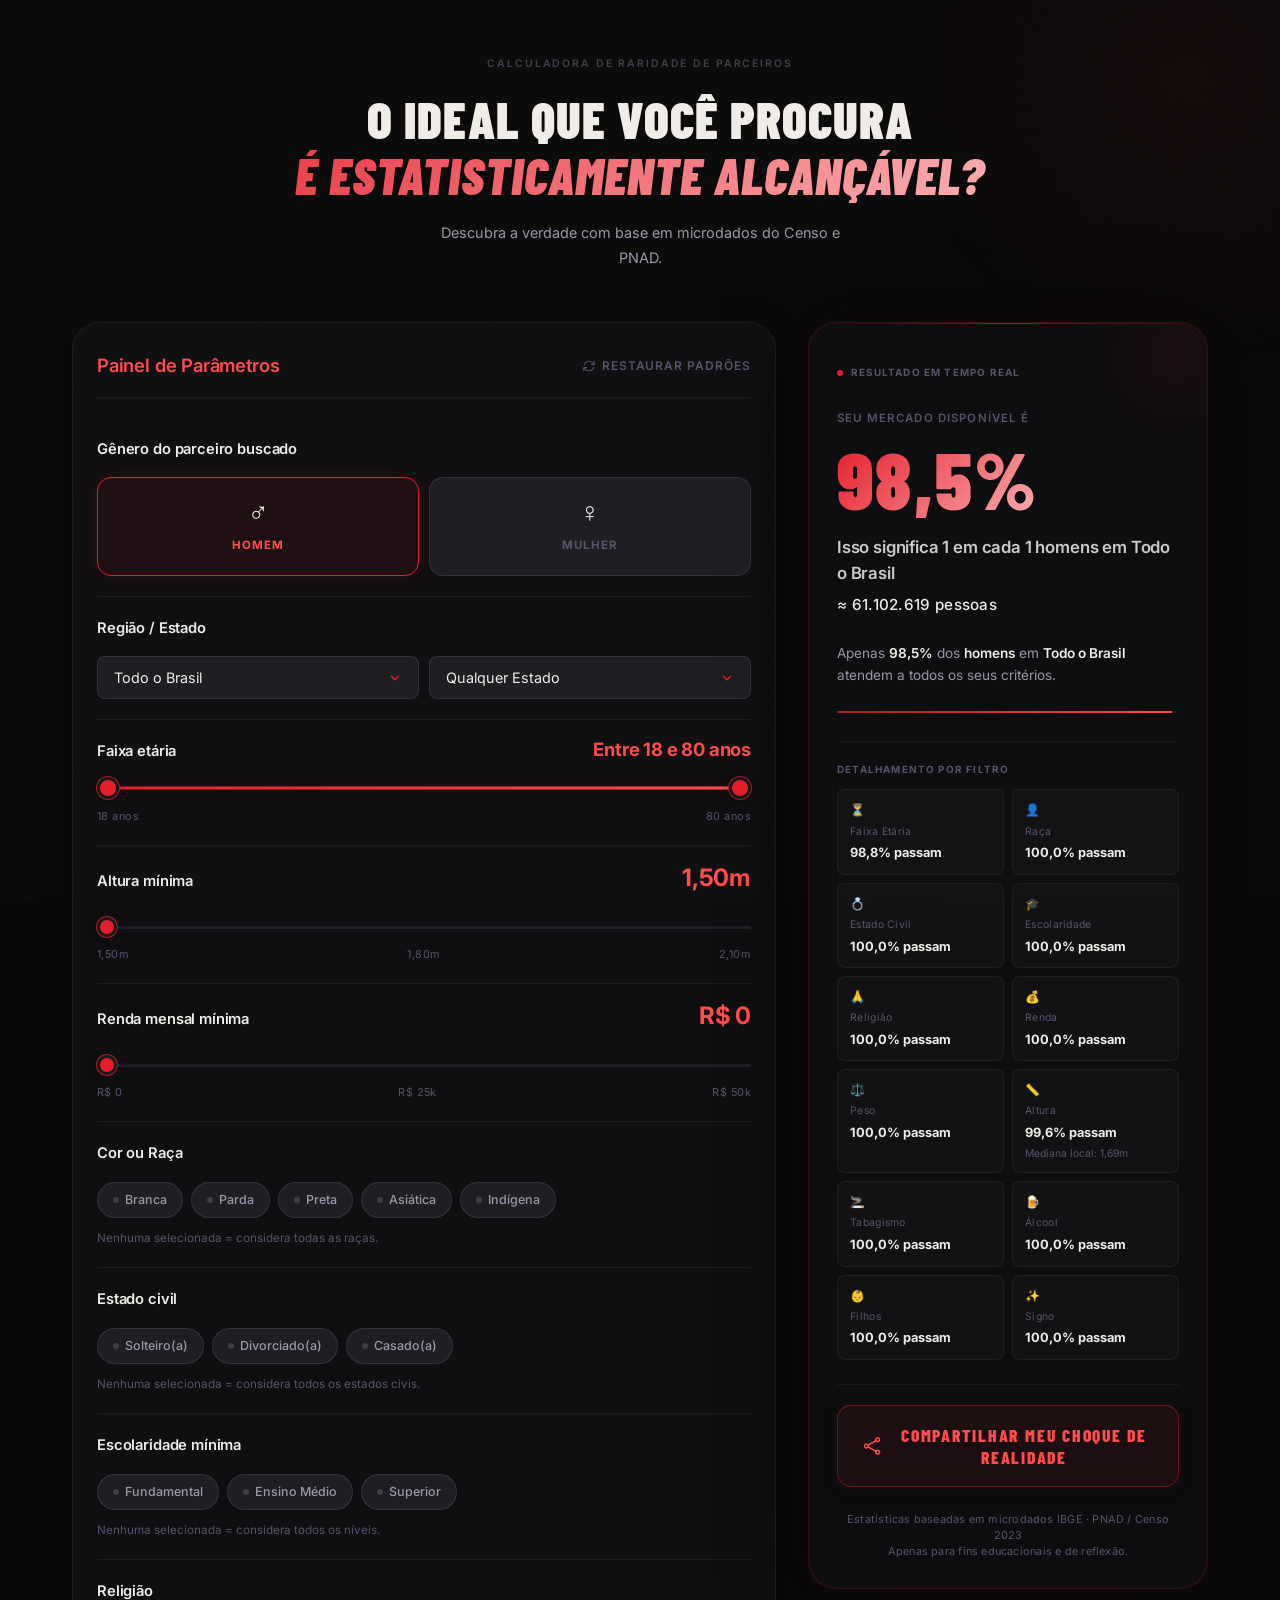
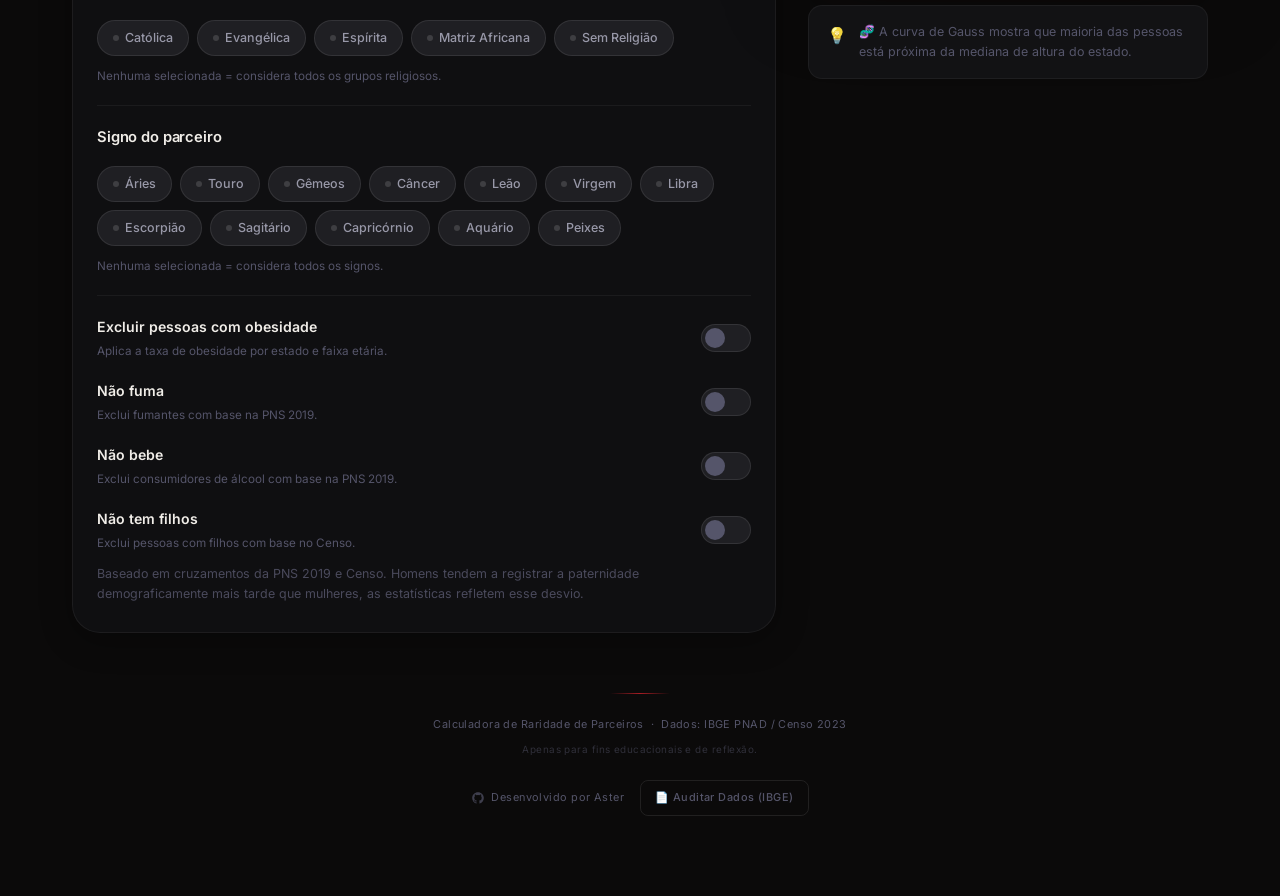
==== index.html @ a414e147 "feat: implement modularized UI logic and update share card template with enhanced diagnosis details" ====
<!DOCTYPE html>
<html lang="pt-BR">
<head>
  <meta charset="UTF-8" />
  <meta name="viewport" content="width=device-width, initial-scale=1.0" />
  <title>Calculadora de Raridade de Parceiros · Dados Reais IBGE</title>
  <meta name="description" content="Descubra qual é o tamanho real do seu mercado de relacionamentos com base em microdados reais do IBGE. Estatística aplicada, não palpite." />
  <link rel="preconnect" href="https://fonts.googleapis.com" />
  <link rel="preconnect" href="https://fonts.gstatic.com" crossorigin />
  <link href="https://fonts.googleapis.com/css2?family=Barlow+Condensed:wght@600;700;800;900&family=Inter:wght@400;500;600;700;800&display=swap" rel="stylesheet" />
  <link rel="stylesheet" href="./css/style.css" />
</head>

<body>

  <!-- ═══ LOADING OVERLAY ════════════════════════════════════════════ -->
  <div id="loading-overlay">
    <div class="loading-inner">
      <div class="loading-spinner"></div>
      <p class="loading-title">Carregando bases do IBGE</p>
      <p class="loading-sub">Aguarde enquanto os dados são preparados…</p>
    </div>
  </div>

  <!-- ═══ PÁGINA PRINCIPAL ════════════════════════════════════════════ -->
  <div class="page-wrapper">

    <!-- HEADER -->
    <header class="site-header anim-fade-up" style="animation-delay:0s">
      <p class="header-supertitle">
        Calculadora de Raridade de Parceiros
      </p>
      <h1 class="header-title">
        O ideal que você procura
        <em>é estatisticamente alcançável?</em>
      </h1>
      <p class="header-sub">
        Descubra a verdade com base em microdados do Censo e PNAD.
      </p>
    </header>

    <!-- GRID: FORM | RESULT -->
    <div class="main-grid">

      <!-- ╔══════════════╗ -->
      <!-- ║    FUNIL     ║ -->
      <!-- ╚══════════════╝ -->
      <form id="filtros-form" class="form-col dashboard-card anim-fade-up" autocomplete="off">
        
        <div class="form-header">
          <h2 class="form-title">Painel de Parâmetros</h2>
          <button type="button" id="btn-reset" class="btn-reset">
            <svg xmlns="http://www.w3.org/2000/svg" fill="none" viewBox="0 0 24 24" stroke-width="1.8" stroke="currentColor">
              <path stroke-linecap="round" stroke-linejoin="round" d="M16.023 9.348h4.992v-.001M2.985 19.644v-4.992m0 0h4.992m-4.993 0l3.181 3.183a8.25 8.25 0 0013.803-3.7M4.031 9.865a8.25 8.25 0 0113.803-3.7l3.181 3.182m0-4.991v4.99" />
            </svg>
            Restaurar Padrões
          </button>
        </div>

        <div class="filters-container">
          <!-- 1 · Gênero -->
          <div class="filter-group">
            <p class="card-label">Gênero do parceiro buscado</p>
            <div class="gender-row">
              <label class="gender-option">
                <input type="radio" name="genero" id="genero-homem" value="Masculino" checked />
                <div class="gender-pill">
                  <span class="gender-icon">♂</span>
                  <span class="gender-text">Homem</span>
                </div>
              </label>
              <label class="gender-option">
                <input type="radio" name="genero" id="genero-mulher" value="Feminino" />
                <div class="gender-pill">
                  <span class="gender-icon">♀</span>
                  <span class="gender-text">Mulher</span>
                </div>
              </label>
            </div>
          </div>

          <!-- 2 · Região / Estado -->
          <div class="filter-group">
            <p class="card-label">Região / Estado</p>
            <div style="display:grid; grid-template-columns:1fr 1fr; gap:10px;">
              <select id="regiao" class="styled-select">
                <option value="BR" selected>Todo o Brasil</option>
                <option value="REG_N">Norte</option>
                <option value="REG_NE">Nordeste</option>
                <option value="REG_CO">Centro-Oeste</option>
                <option value="REG_SE">Sudeste</option>
                <option value="REG_S">Sul</option>
              </select>
              <select id="estado" class="styled-select">
                <option value="ALL">Qualquer Estado</option>
              </select>
            </div>
          </div>

          <!-- 3 · Faixa Etária -->
          <div class="filter-group">
            <div class="slider-header" style="margin-bottom: 2px;">
              <p class="card-label" style="margin-bottom:0">Faixa etária</p>
              <span class="slider-value" id="idade-range-text" style="font-size: 1.15rem;">Entre 18 e 80 anos</span>
            </div>
            
            <div class="dual-slider-container">
              <div class="dual-slider-track"></div>
              <div class="dual-slider-fill" id="idade-fill"></div>
              <input type="range" id="idade-min" class="dual-range" min="18" max="80" value="18" step="1" />
              <input type="range" id="idade-max" class="dual-range" min="18" max="80" value="80" step="1" />
            </div>
            
            <div class="slider-labels" style="margin-top: 10px;">
              <span>18 anos</span>
              <span>80 anos</span>
            </div>
          </div>

          <!-- 4 · Altura -->
          <div class="filter-group">
            <div class="slider-header">
              <p class="card-label" style="margin-bottom:0">Altura mínima</p>
              <span class="slider-value" id="altura-display">1,50m</span>
            </div>
            <input type="range" id="altura-slider" class="styled-range" min="150" max="210" value="150" step="1" />
            <div class="slider-labels">
              <span>1,50m</span>
              <span>1,80m</span>
              <span>2,10m</span>
            </div>
          </div>

          <!-- 5 · Renda -->
          <div class="filter-group">
            <div class="slider-header">
              <p class="card-label" style="margin-bottom:0">Renda mensal mínima</p>
              <span class="slider-value" id="renda-display">R$ 0</span>
            </div>
            <input type="range" id="renda-slider" class="styled-range" min="0" max="50000" value="0" step="500" />
            <div class="slider-labels">
              <span>R$ 0</span>
              <span>R$ 25k</span>
              <span>R$ 50k</span>
            </div>
          </div>

          <!-- 6 · Cor ou Raça -->
          <div class="filter-group">
            <p class="card-label">Cor ou Raça</p>
            <div class="pills-group">
              <label class="pill-option">
                <input type="checkbox" name="raca" id="raca-branca" value="Branca" />
                <span class="pill-chip"><span class="pill-check"></span>Branca</span>
              </label>
              <label class="pill-option">
                <input type="checkbox" name="raca" id="raca-parda" value="Parda" />
                <span class="pill-chip"><span class="pill-check"></span>Parda</span>
              </label>
              <label class="pill-option">
                <input type="checkbox" name="raca" id="raca-preta" value="Preta" />
                <span class="pill-chip"><span class="pill-check"></span>Preta</span>
              </label>
              <label class="pill-option">
                <input type="checkbox" name="raca" id="raca-asiatica" value="Amarela" />
                <span class="pill-chip"><span class="pill-check"></span>Asiática</span>
              </label>
              <label class="pill-option">
                <input type="checkbox" name="raca" id="raca-indigena" value="Indígena" />
                <span class="pill-chip"><span class="pill-check"></span>Indígena</span>
              </label>
            </div>
            <p class="card-hint">Nenhuma selecionada = considera todas as raças.</p>
          </div>

          <!-- 7 · Estado Civil -->
          <div class="filter-group">
            <p class="card-label">Estado civil</p>
            <div class="pills-group">
              <label class="pill-option">
                <input type="checkbox" name="estado_civil" id="ec-solteiro" value="Solteiro" />
                <span class="pill-chip"><span class="pill-check"></span>Solteiro(a)</span>
              </label>
              <label class="pill-option">
                <input type="checkbox" name="estado_civil" id="ec-divorciado" value="Divorciado" />
                <span class="pill-chip"><span class="pill-check"></span>Divorciado(a)</span>
              </label>
              <label class="pill-option">
                <input type="checkbox" name="estado_civil" id="ec-casado" value="Casado" />
                <span class="pill-chip"><span class="pill-check"></span>Casado(a)</span>
              </label>
            </div>
            <p class="card-hint">Nenhuma selecionada = considera todos os estados civis.</p>
          </div>

          <!-- 8 · Escolaridade -->
          <div class="filter-group">
            <p class="card-label">Escolaridade mínima</p>
            <div class="pills-group">
              <label class="pill-option">
                <input type="radio" name="escolaridade" id="esc-fundamental" value="fundamental" />
                <span class="pill-chip"><span class="pill-check"></span>Fundamental</span>
              </label>
              <label class="pill-option">
                <input type="radio" name="escolaridade" id="esc-medio" value="medio" />
                <span class="pill-chip"><span class="pill-check"></span>Ensino Médio</span>
              </label>
              <label class="pill-option">
                <input type="radio" name="escolaridade" id="esc-superior" value="superior" />
                <span class="pill-chip"><span class="pill-check"></span>Superior</span>
              </label>
            </div>
            <p class="card-hint">Nenhuma selecionada = considera todos os níveis.</p>
          </div>

          <!-- 9 · Religião -->
          <div class="filter-group">
            <p class="card-label">Religião</p>
            <div class="pills-group">
              <label class="pill-option">
                <input type="checkbox" name="religiao" id="rel-cat" value="Católica" />
                <span class="pill-chip"><span class="pill-check"></span>Católica</span>
              </label>
              <label class="pill-option">
                <input type="checkbox" name="religiao" id="rel-eva" value="Evangélica" />
                <span class="pill-chip"><span class="pill-check"></span>Evangélica</span>
              </label>
              <label class="pill-option">
                <input type="checkbox" name="religiao" id="rel-esp" value="Espírita" />
                <span class="pill-chip"><span class="pill-check"></span>Espírita</span>
              </label>
              <label class="pill-option">
                <input type="checkbox" name="religiao" id="rel-ma" value="Matriz Africana" />
                <span class="pill-chip"><span class="pill-check"></span>Matriz Africana</span>
              </label>
              <label class="pill-option">
                <input type="checkbox" name="religiao" id="rel-sr" value="Sem Religião" />
                <span class="pill-chip"><span class="pill-check"></span>Sem Religião</span>
              </label>
            </div>
            <p class="card-hint">Nenhuma selecionada = considera todos os grupos religiosos.</p>
          </div>

          <!-- 10 · Signo -->
          <div class="filter-group">
            <p class="card-label">Signo do parceiro</p>
            <div class="pills-group">
              <label class="pill-option">
                <input type="checkbox" name="signo" value="Áries" />
                <span class="pill-chip"><span class="pill-check"></span>Áries</span>
              </label>
              <label class="pill-option">
                <input type="checkbox" name="signo" value="Touro" />
                <span class="pill-chip"><span class="pill-check"></span>Touro</span>
              </label>
              <label class="pill-option">
                <input type="checkbox" name="signo" value="Gêmeos" />
                <span class="pill-chip"><span class="pill-check"></span>Gêmeos</span>
              </label>
              <label class="pill-option">
                <input type="checkbox" name="signo" value="Câncer" />
                <span class="pill-chip"><span class="pill-check"></span>Câncer</span>
              </label>
              <label class="pill-option">
                <input type="checkbox" name="signo" value="Leão" />
                <span class="pill-chip"><span class="pill-check"></span>Leão</span>
              </label>
              <label class="pill-option">
                <input type="checkbox" name="signo" value="Virgem" />
                <span class="pill-chip"><span class="pill-check"></span>Virgem</span>
              </label>
              <label class="pill-option">
                <input type="checkbox" name="signo" value="Libra" />
                <span class="pill-chip"><span class="pill-check"></span>Libra</span>
              </label>
              <label class="pill-option">
                <input type="checkbox" name="signo" value="Escorpião" />
                <span class="pill-chip"><span class="pill-check"></span>Escorpião</span>
              </label>
              <label class="pill-option">
                <input type="checkbox" name="signo" value="Sagitário" />
                <span class="pill-chip"><span class="pill-check"></span>Sagitário</span>
              </label>
              <label class="pill-option">
                <input type="checkbox" name="signo" value="Capricórnio" />
                <span class="pill-chip"><span class="pill-check"></span>Capricórnio</span>
              </label>
              <label class="pill-option">
                <input type="checkbox" name="signo" value="Aquário" />
                <span class="pill-chip"><span class="pill-check"></span>Aquário</span>
              </label>
              <label class="pill-option">
                <input type="checkbox" name="signo" value="Peixes" />
                <span class="pill-chip"><span class="pill-check"></span>Peixes</span>
              </label>
            </div>
            <p class="card-hint">Nenhuma selecionada = considera todos os signos.</p>
          </div>

          <!-- 10 · Filtros Opcionais -->
          <div class="filter-group no-border">
            <div class="toggle-row">
              <div class="toggle-info">
                <h3 class="toggle-title">Excluir pessoas com obesidade</h3>
                <p class="toggle-desc">Aplica a taxa de obesidade por estado e faixa etária.</p>
              </div>
              <div class="toggle-wrap">
                <input type="checkbox" id="excluir-obesidade" />
                <label class="toggle-track" for="excluir-obesidade"></label>
              </div>
            </div>
          </div>

          <!-- 11 · Filtros Comportamentais e Familiares -->
          <div class="filter-group no-border">
            <div class="toggle-row">
              <div class="toggle-info">
                <h3 class="toggle-title">Não fuma</h3>
                <p class="toggle-desc">Exclui fumantes com base na PNS 2019.</p>
              </div>
              <div class="toggle-wrap">
                <input type="checkbox" id="excluir-fumantes" />
                <label class="toggle-track" for="excluir-fumantes"></label>
              </div>
            </div>
          </div>

          <div class="filter-group no-border">
            <div class="toggle-row">
              <div class="toggle-info">
                <h3 class="toggle-title">Não bebe</h3>
                <p class="toggle-desc">Exclui consumidores de álcool com base na PNS 2019.</p>
              </div>
              <div class="toggle-wrap">
                <input type="checkbox" id="excluir-alcool" />
                <label class="toggle-track" for="excluir-alcool"></label>
              </div>
            </div>
          </div>

          <div class="filter-group no-border">
            <div class="toggle-row">
              <div class="toggle-info">
                <h3 class="toggle-title">Não tem filhos</h3>
                <p class="toggle-desc">Exclui pessoas com filhos com base no Censo.</p>
              </div>
              <div class="toggle-wrap">
                <input type="checkbox" id="excluir-filhos" />
                <label class="toggle-track" for="excluir-filhos"></label>
              </div>
            </div>
          </div>

          <p class="filter-info" style="font-size: 0.78rem; color: var(--text-muted); line-height: 1.6; margin-top: 12px; opacity: 0.85;">
            Baseado em cruzamentos da PNS 2019 e Censo. Homens tendem a registrar a paternidade demograficamente mais tarde que mulheres, as estatísticas refletem esse desvio.
          </p>
        </div>

      </form><!-- /form-col -->

      <!-- ╔══════════════════╗ -->
      <!-- ║    RESULTADO     ║ -->
      <!-- ╚══════════════════╝ -->
      <div class="result-col">

        <!-- Card de resultado principal -->
        <div id="result-card" class="anim-fade-up" style="animation-delay:0.3s">

          <p class="live-badge">
            <span class="live-dot"></span>
            Resultado em tempo real
          </p>

          <p class="result-overline">Seu mercado disponível é</p>

          <span id="big-percentage">—</span>

          <p id="proporcao-destaque" style="
            font-size: 1.05rem;
            font-weight: 600;
            color: var(--text-primary);
            margin-top: 4px;
            margin-bottom: 6px;
            letter-spacing: -0.01em;
            opacity: 0.85;
          ">1 em cada —</p>
          
          <p id="absolute-match" style="font-size: 0.95rem; color: var(--gold-base); margin-top: 0; margin-bottom: 24px; font-weight: 500; letter-spacing: 0.02em;">
            <!-- pop filled by JS -->
          </p>

          <p id="result-subtitle">
            Configure seus critérios e clique em <strong>Calcular</strong> para ver seu resultado.
          </p>

          <div class="progress-track">
            <div id="progress-fill" style="width:0%"></div>
          </div>

          <div class="result-divider"></div>

          <p class="breakdown-label">Detalhamento por filtro</p>

          <div class="breakdown-grid">
            <div class="breakdown-cell">
              <span class="bc-icon">⏳</span>
              <span class="bc-name">Faixa Etária</span>
              <span class="bc-value" id="bd-idade">—</span>
            </div>
            <div class="breakdown-cell">
              <span class="bc-icon">👤</span>
              <span class="bc-name">Raça</span>
              <span class="bc-value" id="bd-raca">—</span>
            </div>
            <div class="breakdown-cell">
              <span class="bc-icon">💍</span>
              <span class="bc-name">Estado Civil</span>
              <span class="bc-value" id="bd-civil">—</span>
            </div>
            <div class="breakdown-cell">
              <span class="bc-icon">🎓</span>
              <span class="bc-name">Escolaridade</span>
              <span class="bc-value" id="bd-esc">—</span>
            </div>
            <div class="breakdown-cell">
              <span class="bc-icon">🙏</span>
              <span class="bc-name">Religião</span>
              <span class="bc-value" id="bd-rel">—</span>
            </div>
            <div class="breakdown-cell">
              <span class="bc-icon">💰</span>
              <span class="bc-name">Renda</span>
              <span class="bc-value" id="bd-renda">—</span>
            </div>
            <div class="breakdown-cell">
              <span class="bc-icon">⚖️</span>
              <span class="bc-name">Peso</span>
              <span class="bc-value" id="bd-obesity">Não filtrado</span>
            </div>
            <div class="breakdown-cell">
              <span class="bc-icon">📏</span>
              <span class="bc-name">Altura</span>
              <span class="bc-value" id="bd-altura">—</span>
              <span class="bc-extra" id="bd-altura-media"></span>
            </div>
            <div class="breakdown-cell">
              <span class="bc-icon">🚬</span>
              <span class="bc-name">Tabagismo</span>
              <span class="bc-value" id="bd-fumo">Não filtrado</span>
            </div>
            <div class="breakdown-cell">
              <span class="bc-icon">🍺</span>
              <span class="bc-name">Álcool</span>
              <span class="bc-value" id="bd-alcool">Não filtrado</span>
            </div>
            <div class="breakdown-cell">
              <span class="bc-icon">👶</span>
              <span class="bc-name">Filhos</span>
              <span class="bc-value" id="bd-filhos">Não filtrado</span>
            </div>
            <div class="breakdown-cell">
              <span class="bc-icon">✨</span>
              <span class="bc-name">Signo</span>
              <span class="bc-value" id="bd-signo">Não filtrado</span>
            </div>
          </div>

          <div class="result-divider"></div>

          <button id="share-btn" class="btn-share">
            <svg xmlns="http://www.w3.org/2000/svg" fill="none" viewBox="0 0 24 24" stroke-width="1.8" stroke="currentColor">
              <path stroke-linecap="round" stroke-linejoin="round" d="M7.217 10.907a2.25 2.25 0 1 0 0 2.186m0-2.186c.18.324.283.696.283 1.093s-.103.77-.283 1.093m0-2.186 9.566-5.314m-9.566 7.5 9.566 5.314m0 0a2.25 2.25 0 1 0 3.935 2.186 2.25 2.25 0 0 0-3.935-2.186Zm0-12.814a2.25 2.25 0 1 0 3.933-2.185 2.25 2.25 0 0 0-3.933 2.185Z" />
            </svg>
            Compartilhar meu choque de realidade
          </button>

          <p class="result-disclaimer">
            Estatísticas baseadas em microdados IBGE · PNAD / Censo 2023<br />
            Apenas para fins educacionais e de reflexão.
          </p>

        </div><!-- /#result-card -->

        <!-- Fun fact -->
        <div class="fun-fact-card anim-fade-up" style="animation-delay:0.4s">
          <span class="fun-fact-icon">💡</span>
          <p id="fun-fact">Configure seus filtros para ver insights estatísticos aqui.</p>
        </div>

      </div><!-- /result-col -->

    </div><!-- /main-grid -->

    <!-- FOOTER -->
    <footer class="site-footer">
      <div class="footer-rule"></div>
      <p class="footer-tagline">Calculadora de Raridade de Parceiros &nbsp;·&nbsp; Dados: IBGE PNAD / Censo 2023</p>
      <p class="footer-disclaimer">Apenas para fins educacionais e de reflexão.</p>
      <div class="footer-actions">
        <a href="https://github.com/zAstergun" class="footer-credit" target="_blank" rel="noopener">
          <svg xmlns="http://www.w3.org/2000/svg" viewBox="0 0 24 24" fill="currentColor" width="14" height="14" aria-hidden="true"><path d="M12 2C6.477 2 2 6.484 2 12.021c0 4.428 2.865 8.185 6.839 9.504.5.092.682-.217.682-.482 0-.237-.009-.868-.014-1.703-2.782.605-3.369-1.342-3.369-1.342-.454-1.154-1.11-1.462-1.11-1.462-.908-.62.069-.608.069-.608 1.004.07 1.532 1.032 1.532 1.032.892 1.53 2.341 1.088 2.91.832.092-.647.35-1.088.636-1.338-2.22-.253-4.555-1.113-4.555-4.951 0-1.093.39-1.988 1.029-2.688-.103-.253-.446-1.272.098-2.65 0 0 .84-.27 2.75 1.026A9.564 9.564 0 0 1 12 6.844a9.59 9.59 0 0 1 2.504.337c1.909-1.296 2.747-1.026 2.747-1.026.546 1.378.202 2.397.1 2.65.64.7 1.028 1.595 1.028 2.688 0 3.848-2.338 4.695-4.566 4.944.359.309.678.919.678 1.852 0 1.336-.012 2.415-.012 2.742 0 .267.18.578.688.48C19.138 20.2 22 16.447 22 12.021 22 6.484 17.523 2 12 2z"/></svg>
          Desenvolvido por Aster
        </a>
        <a href="dados.html" class="footer-audit-btn">
          📄 Auditar Dados (IBGE)
        </a>
      </div>
    </footer>

  </div><!-- /page-wrapper -->

  <!-- JS principal (ES Module — requer servidor HTTP) -->
  <script src="https://cdn.jsdelivr.net/npm/html2canvas@1.4.1/dist/html2canvas.min.js"></script>

  <div id="share-template">
    <div class="share-bg-glow"></div>
    <div class="share-header">
      <p class="share-eyebrow">Calculadora de Raridade</p>
      <h2>A Raridade do Meu 'Tipo'</h2>
    </div>
    <div class="share-result-box">
      <p class="share-result-label">O meu interesse é</p>
      <div id="share-diagnosis" class="share-diagnosis-badge"></div>
      <h1 id="share-big-pct">0,00%</h1>
      <h2 id="share-proportion">1 em cada 10.000 pessoas se encaixam no que eu estou buscando</h2>
      <p id="share-absolute-number" class="share-absolute-text">Exatamente 0 pessoas no local</p>
    </div>
    <div class="share-footer">
      <p>Descubra quantas pessoas se encaixam no que você busca em:</p>
      <span id="share-url">idealcalc.app</span>
    </div>
  </div>

  <script type="module" src="./js/main.js"></script>

  <!-- Modal de Pré-visualização Premium -->
  <div id="preview-modal" class="modal-overlay hidden">
    <div class="modal-content">
      <button id="close-modal" class="modal-close">&times;</button>
      <h3 class="modal-title">Compartilhe com seus amigos</h3>
      <p class="modal-subtitle">Seu diagnóstico está pronto! Escolha onde compartilhar:</p>
      
      <div class="modal-image-wrapper">
        <img id="preview-img" src="" alt="Pré-visualização do seu card" />
      </div>

      <div class="copy-link-wrapper">
        <input type="text" id="copy-link-input" readonly value="https://idealcalc.app" />
        <button id="btn-copy-link">Copiar Link</button>
      </div>
      
      <p id="share-status" class="share-status-text"></p>
      
      <div class="share-actions-grid">
        <button id="btn-dl" class="brand-btn btn-dl" title="Baixar Imagem">
          <svg fill="none" viewBox="0 0 24 24" stroke="currentColor"><path stroke-linecap="round" stroke-linejoin="round" stroke-width="2" d="M4 16v1a3 3 0 003 3h10a3 3 0 003-3v-1m-4-4l-4 4m0 0l-4-4m4 4V4"></path></svg>
        </button>
        <button id="btn-wa" class="brand-btn btn-wa" title="WhatsApp">
          <svg fill="currentColor" viewBox="0 0 24 24"><path d="M17.472 14.382c-.297-.149-1.758-.867-2.03-.967-.273-.099-.471-.148-.67.15-.197.297-.767.966-.94 1.164-.173.199-.347.223-.644.075-.297-.15-1.255-.463-2.39-1.475-.883-.788-1.48-1.761-1.653-2.059-.173-.297-.018-.458.13-.606.134-.133.298-.347.446-.52.149-.174.198-.298.298-.497.099-.198.05-.371-.025-.52-.075-.149-.669-1.612-.916-2.207-.242-.579-.487-.5-.669-.51a12.8 12.8 0 00-.57-.01c-.198 0-.52.074-.792.446-.272.371-1.04 1.014-1.04 2.476 0 1.462 1.065 2.875 1.213 3.074.149.198 2.096 3.2 5.077 4.487.709.306 1.262.489 1.694.625.712.227 1.36.195 1.871.118.571-.085 1.758-.719 2.006-1.413.248-.694.248-1.289.173-1.413-.074-.124-.272-.198-.57-.347m-5.421 7.403h-.004a9.87 9.87 0 01-5.031-1.378l-.361-.214-3.741.982.998-3.648-.235-.374a9.86 9.86 0 01-1.51-5.26c.001-5.45 4.436-9.884 9.888-9.884 2.64 0 5.122 1.03 6.988 2.898a9.825 9.825 0 012.893 6.994c-.003 5.45-4.437 9.884-9.885 9.884m8.413-18.297A11.815 11.815 0 0012.05 0C5.495 0 .16 5.335.157 11.892c0 2.096.547 4.142 1.588 5.945L.057 24l6.305-1.654a11.882 11.882 0 005.683 1.448h.005c6.554 0 11.89-5.335 11.893-11.893a11.821 11.821 0 00-3.48-8.413z"/></svg>
        </button>
        <button id="btn-ig" class="brand-btn btn-ig" title="Instagram">
          <svg fill="currentColor" viewBox="0 0 24 24"><path d="M12 2.163c3.204 0 3.584.012 4.85.07 3.252.148 4.771 1.691 4.919 4.919.058 1.265.069 1.645.069 4.849 0 3.205-.012 3.584-.069 4.849-.149 3.225-1.664 4.771-4.919 4.919-1.266.058-1.644.07-4.85.07-3.204 0-3.584-.012-4.849-.07-3.26-.149-4.771-1.699-4.919-4.92-.058-1.265-.07-1.644-.07-4.849 0-3.204.013-3.583.07-4.849.149-3.227 1.664-4.771 4.919-4.919 1.266-.057 1.645-.069 4.849-.069zM12 0C8.741 0 8.333.014 7.053.072 2.695.272.273 2.69.073 7.052.014 8.333 0 8.741 0 12c0 3.259.014 3.668.072 4.948.2 4.358 2.618 6.78 6.98 6.98C8.333 23.986 8.741 24 12 24c3.259 0 3.668-.014 4.948-.072 4.354-.2 6.782-2.618 6.979-6.98.059-1.28.073-1.689.073-4.948 0-3.259-.014-3.667-.072-4.947-.196-4.354-2.617-6.78-6.979-6.98C15.668.014 15.259 0 12 0zm0 5.838a6.162 6.162 0 100 12.324 6.162 6.162 0 000-12.324zM12 16a4 4 0 110-8 4 4 0 010 8zm6.406-11.845a1.44 1.44 0 100 2.881 1.44 1.44 0 000-2.881z"/></svg>
        </button>
        <button id="btn-tw" class="brand-btn btn-tw" title="Twitter / X">
          <svg fill="currentColor" viewBox="0 0 24 24"><path d="M18.901 1.153h3.68l-8.04 9.19L24 22.846h-7.406l-5.8-7.584-6.638 7.584H.474l8.6-9.83L0 1.154h7.594l5.243 6.932ZM17.61 20.644h2.039L6.486 3.24H4.298Z"/></svg>
        </button>
        <button id="btn-dc" class="brand-btn btn-dc" title="Discord">
          <svg fill="currentColor" viewBox="0 0 24 24"><path d="M20.317 4.37a19.791 19.791 0 00-4.885-1.515.074.074 0 00-.079.037c-.21.375-.444.864-.608 1.25a18.27 18.27 0 00-5.487 0 12.64 12.64 0 00-.617-1.25.077.077 0 00-.079-.037A19.736 19.736 0 003.677 4.37a.07.07 0 00-.032.027C.533 9.046-.32 13.58.099 18.057a.082.082 0 00.031.057 19.9 19.9 0 005.993 3.03.078.078 0 00.084-.028 14.09 14.09 0 001.226-1.994.076.076 0 00-.041-.106 13.107 13.107 0 01-1.872-.892.077.077 0 01-.008-.128 10.2 10.2 0 00.372-.292.074.074 0 01.077-.01c3.928 1.793 8.18 1.793 12.062 0a.074.074 0 01.078.01c.12.098.246.198.373.292a.077.077 0 01-.006.127 12.299 12.299 0 01-1.873.892.077.077 0 00-.041.107c.36.698.772 1.362 1.225 1.993a.076.076 0 00.084.028 19.839 19.839 0 006.002-3.03.077.077 0 00.032-.054c.5-5.177-.838-9.674-3.549-13.66a.061.061 0 00-.031-.028zM8.02 15.33c-1.183 0-2.157-1.085-2.157-2.419 0-1.333.956-2.419 2.157-2.419 1.21 0 2.176 1.096 2.157 2.42 0 1.333-.956 2.418-2.157 2.418zm7.975 0c-1.183 0-2.157-1.085-2.157-2.419 0-1.333.955-2.419 2.157-2.419 1.21 0 2.176 1.096 2.157 2.42 0 1.333-.946 2.418-2.157 2.418z"/></svg>
        </button>
      </div>
    </div>
  </div>

</body>

</html>
---- css/style.css ----
/* ═══════════════════════════════════════════════════════════════════════
   style.css  ·  Calculadora de Raridade de Parceiros
   Tema: Dark Stealth · Paleta Carbono + Carmesim · Mobile-First
   ═══════════════════════════════════════════════════════════════════════ */

/* ── Design Tokens ────────────────────────────────────────────────────── */
:root {
  /* Fundo / Obsidian */
  --bg-void:        #050505;
  --bg-base:        #0b0a0a;
  --bg-surface:     #121214;
  --bg-card:        #18181b;
  --bg-elevated:    #1f1f23;

  /* Bordas */
  --border-subtle:  rgba(255,255,255,0.05);
  --border-default: rgba(255,255,255,0.09);
  --border-mid:     rgba(255,255,255,0.14);

  /* Accent / Crimson */
  --acc-dim:       #a71d24;
  --acc-base:      #e61e2a;
  --acc-light:     #ff4d4d;
  --acc-pale:      #ffcccc;
  --acc-glow:      rgba(230, 30, 42, 0.15);
  --acc-glow-sm:   rgba(230, 30, 42, 0.08);

  /* Texto */
  --text-primary:   #f0ede8;
  --text-secondary: #9898a8;
  --text-muted:     #55556a;
  --text-acc:       #e61e2a;

  /* Fontes */
  --font-sans:    'Inter', -apple-system, sans-serif;
  --font-display: 'Barlow Condensed', sans-serif;

  /* Semânticas */
  --radius-sm:  8px;
  --radius-md:  14px;
  --radius-lg:  20px;
  --radius-xl:  28px;

  /* Transições */
  --ease-smooth: cubic-bezier(0.4, 0, 0.2, 1);
  --ease-spring: cubic-bezier(0.34, 1.56, 0.64, 1);

  /* ── Cor de destaque centralizada (altere aqui para trocar o tema) ── */
  --color-accent:      var(--acc-base);
  --color-accent-glow: var(--acc-glow);
}

/* ── Reset ────────────────────────────────────────────────────────────── */
*, *::before, *::after {
  box-sizing: border-box;
  margin: 0;
  padding: 0;
}

html {
  scroll-behavior: smooth;
  -webkit-text-size-adjust: 100%;
}

/* ── Custom Scrollbar ── */
::-webkit-scrollbar {
  width: 10px;
}
::-webkit-scrollbar-track {
  background: var(--bg-void);
}
::-webkit-scrollbar-thumb {
  background: #252528;
  border: 3px solid var(--bg-void);
  border-radius: 10px;
}
::-webkit-scrollbar-thumb:hover {
  background: var(--acc-base);
}

/* Firefox support */
* {
  scrollbar-width: thin;
  scrollbar-color: #252528 var(--bg-void);
}


body {
  font-family: var(--font-sans);
  font-size: 15px;
  line-height: 1.6;
  color: var(--text-primary);
  background-color: var(--bg-base);
  min-height: 100vh;
  -webkit-font-smoothing: antialiased;
  -moz-osx-font-smoothing: grayscale;
  position: relative;
  overflow-x: hidden;
}

/* ── Grain texture (ruído sutil no fundo) ────────────────────────────── */
body::before {
  content: '';
  position: fixed;
  inset: 0;
  z-index: 0;
  pointer-events: none;
  opacity: 0.025;
  background-image:
    url("data:image/svg+xml,%3Csvg xmlns='http://www.w3.org/2000/svg' width='300' height='300'%3E%3Cfilter id='n'%3E%3CfeTurbulence type='fractalNoise' baseFrequency='0.75' numOctaves='4' stitchTiles='stitch'/%3E%3C/filter%3E%3Crect width='300' height='300' filter='url(%23n)' opacity='1'/%3E%3C/svg%3E");
}

/* ── Luz ambiente suave (ouro atenuado) ──────────────────────────────── */
body::after {
  content: '';
  position: fixed;
  top: -30vh;
  right: -20vw;
  width: 70vw;
  height: 70vw;
  max-width: 700px;
  max-height: 700px;
  background: radial-gradient(circle, rgba(230, 30, 42, 0.045) 0%, transparent 60%);
  pointer-events: none;
  z-index: 0;
}

/* ── Keyframes ────────────────────────────────────────────────────────── */
@keyframes fadeUp {
  from { opacity: 0; transform: translateY(18px); }
  to   { opacity: 1; transform: translateY(0);    }
}

@keyframes scaleIn {
  from { opacity: 0; transform: scale(0.88); }
  to   { opacity: 1; transform: scale(1);    }
}

@keyframes numberReveal {
  from { opacity: 0; transform: translateY(8px) scale(0.95); filter: blur(4px); }
  to   { opacity: 1; transform: translateY(0)   scale(1);    filter: blur(0);   }
}

@keyframes spin {
  to { transform: rotate(360deg); }
}

@keyframes shimmerAcc {
  0%   { background-position: -200% center; }
  100% { background-position:  200% center; }
}

@keyframes subtlePulse {
  0%, 100% { opacity: 1; }
  50%       { opacity: 0.55; }
}

@keyframes pulseGlowPremium {
  0%   { box-shadow: 0 4px 15px rgba(230, 30, 42, 0.35); transform: scale(1); }
  50%  { box-shadow: 0 6px 30px rgba(230, 30, 42, 0.6);  transform: scale(1.02); }
  100% { box-shadow: 0 4px 15px rgba(230, 30, 42, 0.35); transform: scale(1); }
}

/* ── Utilitários de animação ─────────────────────────────────────────── */
.anim-fade-up {
  opacity: 0;
  animation: fadeUp 0.55s var(--ease-smooth) forwards;
}

/* ══════════════════════════════════════════════════════════════════════
   LOADING OVERLAY
   ══════════════════════════════════════════════════════════════════════ */
#loading-overlay {
  position: fixed;
  inset: 0;
  z-index: 200;
  display: flex;
  align-items: center;
  justify-content: center;
  background: var(--bg-void);
  transition: opacity 0.5s var(--ease-smooth), visibility 0.5s var(--ease-smooth);
}

#loading-overlay.hidden {
  opacity: 0;
  visibility: hidden;
  pointer-events: none;
}

.loading-inner {
  text-align: center;
  padding: 0 32px;
}

.loading-spinner {
  width: 40px;
  height: 40px;
  border: 2px solid rgba(230, 30, 42, 0.15);
  border-top-color: var(--acc-base);
  border-radius: 50%;
  margin: 0 auto 24px;
  animation: spin 0.9s linear infinite;
}

.loading-title {
  font-family: var(--font-display);
  font-size: 1.1rem;
  font-weight: 700;
  color: var(--text-primary);
  margin-bottom: 8px;
  letter-spacing: 0.04em;
  text-transform: uppercase;
}

.loading-sub {
  font-size: 0.8rem;
  color: var(--text-muted);
  letter-spacing: 0.02em;
}

/* ══════════════════════════════════════════════════════════════════════
   LAYOUT PRINCIPAL
   ══════════════════════════════════════════════════════════════════════ */
.page-wrapper {
  position: relative;
  z-index: 1;
  max-width: 1200px;
  margin: 0 auto;
  padding: 40px 20px 80px;
}

/* ── Header ──────────────────────────────────────────────────────────── */
.site-header {
  text-align: center;
  padding-bottom: 52px;
}

/* Supertitle — marca discreta acima do H1 */
.header-supertitle {
  font-size: 0.65rem;
  font-weight: 600;
  letter-spacing: 0.18em;
  text-transform: uppercase;
  color: var(--text-muted);
  margin-bottom: 18px;
  opacity: 0.7;
}

.header-eyebrow {
  display: inline-flex;
  align-items: center;
  gap: 8px;
  font-size: 0.68rem;
  font-weight: 600;
  letter-spacing: 0.14em;
  text-transform: uppercase;
  color: var(--acc-base);
  margin-bottom: 22px;
}

.eyebrow-line {
  display: block;
  width: 28px;
  height: 1px;
  background: var(--acc-base);
  opacity: 0.6;
}

.header-title,
.audit-title {
  font-family: var(--font-display);
  font-size: clamp(2rem, 7vw, 3.2rem);
  font-weight: 900;
  line-height: 1.1;
  color: var(--text-primary);
  letter-spacing: 0.02em;
  text-transform: uppercase;
  margin-bottom: 18px;
}

.header-title em {
  font-style: italic;
  background: linear-gradient(135deg, var(--acc-base) 0%, var(--acc-pale) 50%, var(--acc-base) 100%);
  background-size: 200% auto;
  -webkit-background-clip: text;
  -webkit-text-fill-color: transparent;
  background-clip: text;
  animation: shimmerAcc 4s linear infinite;
  display: block;
}

.header-sub {
  font-size: 0.9rem;
  color: var(--text-secondary);
  max-width: 440px;
  margin: 0 auto;
  line-height: 1.7;
}

/* ── Grid principal ──────────────────────────────────────────────────── */
.main-grid {
  display: flex;
  flex-direction: column;
  gap: 32px;
}

@media (min-width: 1024px) {
  .main-grid {
    display: grid;
    grid-template-columns: 1fr 400px;
    align-items: start;
    gap: 32px;
  }
}

/* ── Coluna de formulário ────────────────────────────────────────────── */
.form-col {
  display: flex;
  flex-direction: column;
  gap: 16px;
}

.dashboard-card {
  background: rgba(20, 20, 24, 0.55);
  border: 1px solid rgba(255,255,255,0.06);
  border-radius: var(--radius-xl);
  padding: 28px 24px;
  backdrop-filter: blur(16px);
  -webkit-backdrop-filter: blur(16px);
  box-shadow: 0 8px 32px rgba(0,0,0,0.3);
}

.form-header {
  display: flex;
  align-items: center;
  justify-content: space-between;
  margin-bottom: 24px;
  padding-bottom: 16px;
  border-bottom: 1px solid var(--border-subtle);
}

.form-title {
  font-size: 1.15rem;
  font-weight: 600;
  color: var(--acc-light);
  letter-spacing: -0.01em;
}

.btn-reset {
  display: inline-flex;
  align-items: center;
  gap: 6px;
  background: transparent;
  border: none;
  font-family: inherit;
  font-size: 0.75rem;
  font-weight: 600;
  text-transform: uppercase;
  letter-spacing: 0.08em;
  color: var(--text-muted);
  cursor: pointer;
  transition: color 0.2s;
}

.btn-reset:hover {
  color: var(--acc-base);
}

.btn-reset svg {
  width: 14px;
  height: 14px;
}

.filters-container {
  display: flex;
  flex-direction: column;
  gap: 0;
}

/* ── Coluna de resultado ─────────────────────────────────────────────── */
.result-col {
  display: flex;
  flex-direction: column;
  gap: 16px;
}

@media (min-width: 1024px) {
  .result-col {
    position: sticky;
    top: 28px;
  }
}

/* ══════════════════════════════════════════════════════════════════════
   CARDS DE INPUT
   ══════════════════════════════════════════════════════════════════════ */
.filter-group {
  padding: 20px 0;
  border-bottom: 1px solid var(--border-subtle);
  transition: opacity 0.2s;
}

.filter-group:first-child {
  padding-top: 0;
}

.filter-group.no-border {
  border-bottom: none;
  padding-bottom: 0;
}

.filter-group:focus-within {
  opacity: 1;
}

.toggle-title {
  font-size: 0.88rem;
  font-weight: 600;
  color: var(--text-primary);
  margin-bottom: 4px;
}

.toggle-desc {
  font-size: 0.73rem;
  color: var(--text-muted);
  line-height: 1.5;
}

.card-label {
  font-size: 0.92rem;
  font-weight: 600;
  color: var(--text-primary);
  margin-bottom: 16px;
  letter-spacing: -0.01em;
}

/* ══════════════════════════════════════════════════════════════════════
   CONTROLE: GÊNERO (pastilhas)
   ══════════════════════════════════════════════════════════════════════ */
.gender-row {
  display: grid;
  grid-template-columns: 1fr 1fr;
  gap: 10px;
}

.gender-option input[type="radio"] {
  display: none;
}

.gender-pill {
  display: flex;
  flex-direction: column;
  align-items: center;
  justify-content: center;
  gap: 10px;
  padding: 20px 12px;
  border-radius: var(--radius-md);
  border: 1.5px solid var(--border-default);
  background: var(--bg-elevated);
  cursor: pointer;
  user-select: none;
  transition:
    border-color 0.22s var(--ease-smooth),
    background 0.22s var(--ease-smooth),
    box-shadow 0.22s var(--ease-smooth);
}

.gender-pill:hover {
  border-color: var(--acc-dim);
  background: rgba(230, 30, 42, 0.04);
}

.gender-icon {
  font-size: 1.75rem;
  line-height: 1;
}

.gender-text {
  font-size: 0.72rem;
  font-weight: 700;
  text-transform: uppercase;
  letter-spacing: 0.1em;
  color: var(--text-muted);
  transition: color 0.22s;
}

.gender-option input[type="radio"]:checked + .gender-pill {
  border-color: var(--acc-base);
  background: rgba(230, 30, 42, 0.08);
  box-shadow: 0 0 20px rgba(230, 30, 42, 0.12), inset 0 1px 0 rgba(230, 30, 42, 0.1);
}

.gender-option input[type="radio"]:checked + .gender-pill .gender-text {
  color: var(--acc-light);
}

/* ══════════════════════════════════════════════════════════════════════
   CONTROLE: SELECT
   ══════════════════════════════════════════════════════════════════════ */
.styled-select {
  width: 100%;
  background: var(--bg-elevated);
  border: 1.5px solid var(--border-default);
  border-radius: var(--radius-sm);
  color: var(--text-primary);
  font-family: 'Inter', sans-serif;
  font-size: 0.9rem;
  padding: 12px 40px 12px 16px;
  outline: none;
  cursor: pointer;
  -webkit-appearance: none;
  appearance: none;
  background-image: url("data:image/svg+xml,%3Csvg xmlns='http://www.w3.org/2000/svg' fill='none' viewBox='0 0 20 20'%3E%3Cpath stroke='%23e61e2a' stroke-linecap='round' stroke-linejoin='round' stroke-width='1.5' d='M6 8l4 4 4-4'/%3E%3C/svg%3E");
  background-repeat: no-repeat;
  background-position: right 14px center;
  background-size: 18px;
  transition: border-color 0.2s, box-shadow 0.2s;
}

.styled-select:focus {
  border-color: var(--acc-dim);
  box-shadow: 0 0 0 3px var(--acc-glow-sm);
}

.styled-select option {
  background: var(--bg-elevated);
  color: var(--text-primary);
}

/* ══════════════════════════════════════════════════════════════════════
   CONTROLE: DUAL-THUMB SLIDER (IDADE)
   ══════════════════════════════════════════════════════════════════════ */
.dual-slider-container {
  position: relative;
  width: 100%;
  height: 20px;              /* altura do hit-area para os thumbs */
  margin: 14px 0 8px;
}

/* Trilha de fundo — linha fina cinza */
.dual-slider-track {
  position: absolute;
  top: 50%;
  left: 0;
  right: 0;
  height: 3px;
  transform: translateY(-50%);
  background: var(--bg-elevated);
  border-radius: 9999px;
  z-index: 0;
}

/* Preenchimento dourado entre os dois thumbs — atualizado via JS */
.dual-slider-fill {
  position: absolute;
  top: 50%;
  height: 3px;
  transform: translateY(-50%);
  background: linear-gradient(90deg, var(--acc-base), var(--acc-light));
  border-radius: 9999px;
  z-index: 1;
  box-shadow: 0 0 10px var(--acc-glow);
  pointer-events: none;
}

/* Inputs completamente transparentes e sobrepostos — apenas os thumbs capturam eventos */
.dual-range {
  position: absolute;
  top: 0;
  left: 0;
  width: 100%;
  height: 100%;
  -webkit-appearance: none;
  appearance: none;
  background: transparent !important;
  pointer-events: none;  /* a barra em si ignora cliques */
  z-index: 5;
  margin: 0;
  outline: none;
  border: none;
}

.dual-range::-webkit-slider-thumb {
  pointer-events: auto;  /* apenas os thumbs capturam */
  -webkit-appearance: none;
  width: 22px;
  height: 22px;
  border-radius: 50%;
  background: var(--acc-base);
  border: 3px solid var(--bg-card);
  box-shadow: 0 0 0 1px var(--acc-dim), 0 2px 8px rgba(0,0,0,0.4);
  cursor: pointer;
  transition: box-shadow 0.2s, transform 0.18s var(--ease-spring);
}

.dual-range::-webkit-slider-thumb:hover {
  box-shadow: 0 0 0 1px var(--acc-base), 0 0 14px var(--acc-glow), 0 2px 8px rgba(0,0,0,0.4);
  transform: scale(1.15);
}

.dual-range:active::-webkit-slider-thumb {
  transform: scale(0.95);
}

.dual-range::-moz-range-thumb {
  pointer-events: auto;
  appearance: none;
  width: 22px;
  height: 22px;
  border-radius: 50%;
  background: var(--acc-base);
  border: 3px solid var(--bg-card);
  box-shadow: 0 0 0 1px var(--acc-dim);
  cursor: pointer;
  transition: box-shadow 0.2s, transform 0.18s var(--ease-spring);
}

/* ══════════════════════════════════════════════════════════════════════
   CONTROLE: SLIDERS
   ══════════════════════════════════════════════════════════════════════ */
.slider-header {
  display: flex;
  align-items: baseline;
  justify-content: space-between;
  margin-bottom: 18px;
}

.slider-value {
  font-family: var(--font-sans);
  font-size: 1.5rem;
  font-weight: 700;
  color: var(--acc-light);
  letter-spacing: -0.01em;
  line-height: 1;
}

.styled-range {
  -webkit-appearance: none;
  appearance: none;
  width: 100%;
  height: 3px;
  border-radius: 9999px;
  background: var(--bg-elevated);
  outline: none;
  cursor: pointer;
  border: none;
}

.styled-range::-webkit-slider-thumb {
  -webkit-appearance: none;
  appearance: none;
  width: 20px;
  height: 20px;
  border-radius: 50%;
  background: var(--acc-base);
  border: 3px solid var(--bg-card);
  box-shadow: 0 0 0 1px var(--acc-dim), 0 2px 8px rgba(0,0,0,0.4);
  cursor: pointer;
  transition: box-shadow 0.2s, transform 0.18s var(--ease-spring);
}

.styled-range::-webkit-slider-thumb:hover {
  box-shadow: 0 0 0 1px var(--acc-base), 0 0 14px var(--acc-glow), 0 2px 8px rgba(0,0,0,0.4);
  transform: scale(1.15);
}

.styled-range:active::-webkit-slider-thumb {
  transform: scale(0.95);
}

.styled-range::-moz-range-thumb {
  width: 20px;
  height: 20px;
  border-radius: 50%;
  background: var(--acc-base);
  border: 3px solid var(--bg-card);
  box-shadow: 0 0 0 1px var(--acc-dim);
  cursor: pointer;
}

.slider-labels {
  display: flex;
  justify-content: space-between;
  font-size: 0.68rem;
  color: var(--text-muted);
  letter-spacing: 0.04em;
  margin-top: 10px;
}

/* ══════════════════════════════════════════════════════════════════════
   CONTROLE: PILLS / CHIPS (Estado civil, escolaridade, religião)
   ══════════════════════════════════════════════════════════════════════ */
.pills-group {
  display: flex;
  flex-wrap: wrap;
  gap: 8px;
}

/* Oculta os inputs nativos (checkbox e radio) — design via pill-chip */
.pill-option input[type="checkbox"],
.pill-option input[type="radio"] {
  display: none;
}

.pill-chip {
  display: inline-flex;
  align-items: center;
  gap: 6px;
  padding: 7px 15px;
  border-radius: 9999px;
  border: 1.5px solid var(--border-default);
  background: var(--bg-elevated);
  font-size: 0.78rem;
  font-weight: 500;
  color: var(--text-secondary);
  cursor: pointer;
  user-select: none;
  white-space: nowrap;
  transition:
    border-color 0.18s var(--ease-smooth),
    background 0.18s var(--ease-smooth),
    color 0.18s var(--ease-smooth);
}

.pill-chip:hover {
  border-color: var(--acc-dim);
  color: var(--text-primary);
}

.pill-check {
  width: 6px;
  height: 6px;
  border-radius: 50%;
  background: var(--border-mid);
  transition: background 0.18s, box-shadow 0.18s;
  flex-shrink: 0;
}

/* Estado ativo — checkbox */
.pill-option input[type="checkbox"]:checked + .pill-chip {
  border-color: var(--acc-base);
  background: rgba(230, 30, 42, 0.08);
  color: var(--acc-light);
}

.pill-option input[type="checkbox"]:checked + .pill-chip .pill-check {
  background: var(--acc-base);
  box-shadow: 0 0 6px var(--acc-glow);
}

/* Estado ativo — radio (mesmo visual) */
.pill-option input[type="radio"]:checked + .pill-chip {
  border-color: var(--acc-base);
  background: rgba(230, 30, 42, 0.08);
  color: var(--acc-light);
}

.pill-option input[type="radio"]:checked + .pill-chip .pill-check {
  background: var(--acc-base);
  box-shadow: 0 0 6px var(--acc-glow);
}

.card-hint {
  font-size: 0.73rem;
  color: var(--text-muted);
  margin-top: 12px;
  line-height: 1.5;
}

/* ══════════════════════════════════════════════════════════════════════
   CONTROLE: TOGGLE (Obesidade)
   ══════════════════════════════════════════════════════════════════════ */
.toggle-row {
  display: flex;
  align-items: center;
  justify-content: space-between;
  gap: 16px;
}

.toggle-row .toggle-info h3 {
  font-size: 0.88rem;
  font-weight: 600;
  color: var(--text-primary);
  margin-bottom: 4px;
}

.toggle-row .toggle-info p {
  font-size: 0.73rem;
  color: var(--text-muted);
  line-height: 1.5;
}

.toggle-wrap {
  flex-shrink: 0;
}

.toggle-wrap input[type="checkbox"] {
  display: none;
}

.toggle-track {
  display: block;
  width: 50px;
  height: 28px;
  border-radius: 9999px;
  background: var(--bg-elevated);
  border: 1.5px solid var(--border-default);
  cursor: pointer;
  position: relative;
  transition: background 0.28s var(--ease-smooth), border-color 0.28s var(--ease-smooth);
}

.toggle-track::after {
  content: '';
  position: absolute;
  top: 3px;
  left: 3px;
  width: 20px;
  height: 20px;
  border-radius: 50%;
  background: var(--text-muted);
  transition: transform 0.28s var(--ease-spring), background 0.28s;
}

.toggle-wrap input[type="checkbox"]:checked + .toggle-track {
  background: rgba(230, 30, 42, 0.15);
  border-color: var(--acc-base);
}

.toggle-wrap input[type="checkbox"]:checked + .toggle-track::after {
  transform: translateX(22px);
  background: var(--acc-base);
  box-shadow: 0 0 8px var(--acc-glow);
}

/* ══════════════════════════════════════════════════════════════════════
   CARD DE RESULTADO — Glassmorphism Premium
   ══════════════════════════════════════════════════════════════════════ */
#result-card {
  background: rgba(15, 15, 18, 0.75);
  border: 1px solid rgba(230, 30, 42, 0.18);
  border-radius: var(--radius-xl);
  padding: 36px 28px 28px;
  backdrop-filter: blur(20px);
  -webkit-backdrop-filter: blur(20px);
  position: relative;
  overflow: hidden;
  box-shadow:
    0 0 0 1px rgba(230, 30, 42, 0.06) inset,
    0 2px 80px rgba(0,0,0,0.5),
    0 0 60px rgba(230, 30, 42, 0.04);
}

/* Linha superior dourada */
#result-card::before {
  content: '';
  position: absolute;
  top: 0; left: 10%; right: 10%;
  height: 1px;
  background: linear-gradient(90deg, transparent, var(--acc-base), transparent);
  opacity: 0.6;
}

/* Brilho de canto */
#result-card::after {
  content: '';
  position: absolute;
  top: -60px; right: -60px;
  width: 180px; height: 180px;
  background: radial-gradient(circle, rgba(230, 30, 42, 0.07) 0%, transparent 70%);
  pointer-events: none;
}

/* Indicador ao vivo */
.live-badge {
  display: inline-flex;
  align-items: center;
  gap: 8px;
  font-size: 0.62rem;
  font-weight: 700;
  letter-spacing: 0.12em;
  text-transform: uppercase;
  color: var(--text-muted);
  margin-bottom: 28px;
}

.live-dot {
  width: 6px;
  height: 6px;
  border-radius: 50%;
  background: var(--acc-base);
  animation: subtlePulse 2.5s ease-in-out infinite;
  flex-shrink: 0;
}

/* Label acima do número */
.result-overline {
  font-size: 0.72rem;
  font-weight: 600;
  letter-spacing: 0.1em;
  text-transform: uppercase;
  color: var(--text-muted);
  margin-bottom: 10px;
}

/* O número grande — fonte serifada dourada */
#big-percentage {
  font-family: var(--font-display);
  font-size: clamp(3rem, 14vw, 5rem);
  font-weight: 900;
  line-height: 1;
  letter-spacing: 0.03em;
  background: linear-gradient(135deg, var(--acc-base) 0%, var(--acc-pale) 45%, var(--acc-base) 100%);
  background-size: 200% auto;
  -webkit-background-clip: text;
  -webkit-text-fill-color: transparent;
  background-clip: text;
  animation: shimmerAcc 5s linear infinite;
  margin-bottom: 16px;
  display: block;
}

#big-percentage.pop {
  animation: numberReveal 0.5s var(--ease-spring) both, shimmerAcc 5s linear infinite;
}

/* Subtítulo dinâmico */
#result-subtitle {
  font-size: 0.85rem;
  color: var(--text-secondary);
  line-height: 1.65;
  margin-bottom: 24px;
}

#result-subtitle strong {
  color: var(--text-primary);
  font-weight: 600;
}

/* Barra de progresso */
.progress-track {
  height: 2px;
  background: rgba(255,255,255,0.05);
  border-radius: 9999px;
  overflow: hidden;
  margin-bottom: 28px;
}

#progress-fill {
  height: 100%;
  border-radius: 9999px;
  background: linear-gradient(90deg, var(--acc-dim), var(--acc-light));
  transition: width 0.7s var(--ease-spring);
  box-shadow: 0 0 8px var(--acc-glow);
}

/* Divisória */
.result-divider {
  height: 1px;
  background: var(--border-subtle);
  margin: 4px 0 20px;
}

/* Breakdown grid */
.breakdown-label {
  font-size: 0.62rem;
  font-weight: 700;
  letter-spacing: 0.12em;
  text-transform: uppercase;
  color: var(--text-muted);
  margin-bottom: 12px;
}

.breakdown-grid {
  display: grid;
  grid-template-columns: 1fr 1fr;
  gap: 8px;
  margin-bottom: 24px;
}

.breakdown-cell {
  background: rgba(255,255,255,0.022);
  border: 1px solid var(--border-subtle);
  border-radius: var(--radius-sm);
  padding: 10px 12px;
}

.breakdown-cell .bc-icon {
  font-size: 0.75rem;
  margin-bottom: 4px;
  display: block;
}

.breakdown-cell .bc-name {
  font-size: 0.65rem;
  color: var(--text-muted);
  display: block;
  margin-bottom: 3px;
  letter-spacing: 0.03em;
}

.breakdown-cell .bc-value {
  font-size: 0.8rem;
  font-weight: 700;
  color: var(--text-primary);
  display: block;
}

.breakdown-cell .bc-extra {
  font-size: 0.65rem;
  color: var(--text-muted);
  margin-top: 2px;
  display: block;
}

/* Botão compartilhar - PREMIUM REDESIGN */
/* Botão compartilhar - PREMIUM GLASS DESIGN */
.btn-share {
  display: flex;
  align-items: center;
  justify-content: center;
  gap: 12px;
  width: 100%;
  padding: 18px 24px;
  margin-top: 15px;
  margin-bottom: 24px;
  
  border-radius: var(--radius-md);
  /* Estética Glassmorphism: fundo translúcido + blur */
  background: rgba(230, 30, 42, 0.07);
  backdrop-filter: blur(12px);
  -webkit-backdrop-filter: blur(12px);
  
  /* Bordas sutis mas nítidas */
  border: 1.5px solid rgba(230, 30, 42, 0.4);
  
  color: var(--acc-light);
  font-family: var(--font-display);
  font-size: 1.1rem;
  font-weight: 800;
  text-transform: uppercase;
  letter-spacing: 0.1em;
  cursor: pointer;
  
  /* O destaque vem do brilho (glow) */
  box-shadow: 0 4px 15px rgba(0, 0, 0, 0.2), 
              0 0 10px rgba(230, 30, 42, 0.1);
              
  transition: all 0.3s var(--ease-spring);
  position: relative;
  overflow: hidden;
  
  /* Pulso sutil no brilho e borda */
  animation: pulseGlassPremium 3s infinite ease-in-out;
}

@keyframes pulseGlassPremium {
  0%   { border-color: rgba(230, 30, 42, 0.4); box-shadow: 0 4px 15px rgba(0, 0, 0, 0.2), 0 0 10px rgba(230, 30, 42, 0.1); }
  50%  { border-color: rgba(230, 30, 42, 0.8); box-shadow: 0 4px 20px rgba(0, 0, 0, 0.3), 0 0 20px rgba(230, 30, 42, 0.3); }
  100% { border-color: rgba(230, 30, 42, 0.4); box-shadow: 0 4px 15px rgba(0, 0, 0, 0.2), 0 0 10px rgba(230, 30, 42, 0.1); }
}

.btn-share::before {
  content: '';
  position: absolute;
  top: 0;
  left: -100%;
  width: 50%;
  height: 100%;
  background: linear-gradient(
    90deg, 
    transparent, 
    rgba(255, 255, 255, 0.08), 
    transparent
  );
  transform: skewX(-25deg);
}

.btn-share:hover::before {
  animation: shimmerAcc 2s infinite;
}

.btn-share:hover {
  transform: translateY(-2px);
  background: rgba(230, 30, 42, 0.12);
  border-color: var(--acc-light);
  box-shadow: 0 6px 25px rgba(230, 30, 42, 0.3);
  color: #fff;
}

.btn-share:active {
  transform: translateY(0) scale(0.98);
  background: rgba(230, 30, 42, 0.2);
}

.btn-share svg {
  width: 20px;
  height: 20px;
  flex-shrink: 0;
  color: var(--acc-light);
  transition: transform 0.3s var(--ease-spring);
}

.btn-share:hover svg {
  transform: scale(1.1) rotate(5deg);
  color: #fff;
}

/* Disclaimer */
.result-disclaimer {
  font-size: 0.68rem;
  color: var(--text-muted);
  text-align: center;
  line-height: 1.5;
  letter-spacing: 0.02em;
}

/* ── Fun fact card ────────────────────────────────────────────────────── */
.fun-fact-card {
  background: var(--bg-surface);
  border: 1px solid var(--border-subtle);
  border-radius: var(--radius-md);
  padding: 16px 18px;
  display: flex;
  gap: 12px;
  align-items: flex-start;
}

.fun-fact-icon {
  font-size: 1rem;
  flex-shrink: 0;
  margin-top: 1px;
  filter: grayscale(0.3);
}

#fun-fact {
  font-size: 0.78rem;
  color: var(--text-muted);
  line-height: 1.6;
}

/* ── Footer ──────────────────────────────────────────────────────────── */
.site-footer {
  text-align: center;
  padding-top: 60px;
  font-size: 0.68rem;
  color: var(--text-muted);
  letter-spacing: 0.04em;
  line-height: 2;
}

.footer-rule {
  width: 60px;
  height: 1px;
  background: linear-gradient(90deg, transparent, var(--acc-dim), transparent);
  margin: 0 auto 20px;
}

.footer-tagline {
  font-size: 0.68rem;
  color: var(--text-muted);
  margin-bottom: 4px;
}

.footer-disclaimer {
  font-size: 0.62rem;
  color: var(--text-muted);
  opacity: 0.5;
  margin-bottom: 20px;
}

/* Footer actions: GitHub + Botão auditoria */
.footer-actions {
  display: flex;
  align-items: center;
  justify-content: center;
  gap: 16px;
  flex-wrap: wrap;
  margin-top: 8px;
}

.footer-credit {
  display: inline-flex;
  align-items: center;
  gap: 6px;
  font-size: 0.68rem;
  color: var(--text-muted);
  text-decoration: none;
  letter-spacing: 0.04em;
  transition: color 0.18s var(--ease-smooth);
}

.footer-credit:hover {
  color: var(--acc-base);
}

.footer-credit svg {
  opacity: 0.7;
  flex-shrink: 0;
  transition: opacity 0.18s;
}

.footer-credit:hover svg {
  opacity: 1;
}

/* Botão ghost de auditoria de dados */
.footer-audit-btn {
  display: inline-flex;
  align-items: center;
  gap: 6px;
  padding: 6px 14px;
  border: 1px solid var(--border-default);
  border-radius: var(--radius-sm);
  font-size: 0.68rem;
  font-weight: 500;
  color: var(--text-muted);
  text-decoration: none;
  letter-spacing: 0.04em;
  background: transparent;
  transition:
    border-color 0.18s var(--ease-smooth),
    color 0.18s var(--ease-smooth),
    background 0.18s var(--ease-smooth);
}

.footer-audit-btn:hover {
  border-color: var(--acc-dim);
  color: var(--acc-light);
  background: rgba(230, 30, 42, 0.04);
}

/* ══════════════════════════════════════════════════════════════════════
   ANIMAÇÕES ESCALONADAS (delay para entrada)
   ══════════════════════════════════════════════════════════════════════ */
.anim-fade-up:nth-child(1)  { animation-delay: 0.05s; }
.anim-fade-up:nth-child(2)  { animation-delay: 0.10s; }
.anim-fade-up:nth-child(3)  { animation-delay: 0.15s; }
.anim-fade-up:nth-child(4)  { animation-delay: 0.20s; }
.anim-fade-up:nth-child(5)  { animation-delay: 0.25s; }
.anim-fade-up:nth-child(6)  { animation-delay: 0.30s; }
.anim-fade-up:nth-child(7)  { animation-delay: 0.35s; }
.anim-fade-up:nth-child(8)  { animation-delay: 0.40s; }
.anim-fade-up:nth-child(9)  { animation-delay: 0.45s; }
.anim-fade-up:nth-child(10) { animation-delay: 0.50s; }
.anim-fade-up:nth-child(11) { animation-delay: 0.55s; }

/* ══════════════════════════════════════════════════════════════════════
   RESPONSIVO FINO
   ══════════════════════════════════════════════════════════════════════ */
@media (max-width: 420px) {
  .page-wrapper { padding: 28px 16px 60px; }
  #result-card  { padding: 28px 18px 22px; }
  .input-card   { padding: 18px 16px 16px; }
  .site-header  { padding-bottom: 36px; }
}

@media (min-width: 640px) {
  .page-wrapper { padding: 56px 32px 80px; }
}
/* ══════════════════════════════════════════════════════════════════════
   TEMPLATE FANTASMA (CAPTURE ONLY)
   Otimizado para Instagram Stories (1080x1920)
   ══════════════════════════════════════════════════════════════════════ */
/* ═ TEMPLATE FANTASMA (STORY 1080x1920) ═ */
#share-template {
  position: fixed; top: 0; left: 0; width: 1080px; height: 1920px;
  background: #050505; z-index: -9999; opacity: 0; pointer-events: none;
  display: flex; flex-direction: column; padding: 120px 80px;
  box-sizing: border-box; overflow: hidden; font-family: var(--font-sans);
}
.share-bg-glow {
  position: absolute; top: -20%; left: -20%; width: 140%; height: 140%;
  background: radial-gradient(circle at 50% 40%, rgba(230, 30, 42, 0.15) 0%, transparent 60%); z-index: 0;
}
.share-header, #share-filters, .share-result-box, .share-footer { position: relative; z-index: 1; }
.share-header { text-align: center; margin-bottom: 40px; }
.share-eyebrow { font-size: 32px; font-weight: 800; letter-spacing: 0.22em; text-transform: uppercase; color: var(--acc-base); margin-bottom: 15px; }
.share-header h2 { font-family: var(--font-display); font-size: 82px; font-weight: 900; color: var(--text-primary); text-transform: uppercase; line-height: 1.05; letter-spacing: 0.02em; }

.share-result-box {
  text-align: center; background: rgba(20, 20, 24, 0.8); border: 4px solid var(--border-mid);
  border-radius: 60px; padding: 100px 50px; margin: auto 0;
}

.share-diagnosis-badge {
  display: inline-block;
  background: var(--acc-base);
  color: #fff;
  font-size: 35px;
  font-weight: 800;
  text-transform: uppercase;
  letter-spacing: 0.1em;
  padding: 12px 30px;
  border-radius: 50px;
  margin-bottom: 25px;
  box-shadow: 0 5px 20px rgba(230, 30, 42, 0.4);
}

.share-result-label { font-size: 34px; font-weight: 600; color: var(--text-secondary); text-transform: uppercase; letter-spacing: 0.08em; margin-bottom: 25px; }
#share-big-pct { font-family: var(--font-display); font-size: 240px; font-weight: 900; color: var(--acc-base); line-height: 0.9; margin: 0 0 40px 0; text-shadow: 0 0 60px rgba(230, 30, 42, 0.45); }
#share-proportion { 
  font-size: 38px; font-weight: 700; color: #fff; background: var(--acc-base); 
  display: inline-block; padding: 25px 45px; border-radius: 100px; 
  box-shadow: 0 10px 40px rgba(230, 30, 42, 0.4); line-height: 1.3; max-width: 95%; margin-bottom: 30px;
}

/* Novo indicador de população absoluta */
.share-absolute-text {
  font-size: 35px; color: var(--text-muted); font-weight: 600; margin-top: 10px;
}

.share-footer { text-align: center; margin-top: auto; padding-top: 40px; border-top: 1px solid rgba(255,255,255,0.1); }
.share-footer p { font-size: 32px; color: var(--text-muted); margin-bottom: 12px; }
#share-url { font-size: 46px; font-weight: 800; color: var(--text-primary); letter-spacing: 0.05em; font-family: var(--font-display); }

/* - MODAL DE PR�-VISUALIZA��O & BOT�ES DE REDE SOCIAL - */
.modal-overlay {
  position: fixed; inset: 0; background: rgba(5, 5, 5, 0.85);
  backdrop-filter: blur(8px); -webkit-backdrop-filter: blur(8px);
  z-index: 10000; display: flex; align-items: center; justify-content: center;
  padding: 20px; transition: opacity 0.3s, visibility 0.3s;
}
.modal-overlay.hidden { opacity: 0; visibility: hidden; pointer-events: none; }
.modal-content {
  background: var(--bg-card); border: 1px solid var(--border-mid);
  border-radius: var(--radius-xl); padding: 30px; width: 100%; max-width: 420px;
  position: relative; box-shadow: 0 20px 60px rgba(0,0,0,0.7); text-align: center;
  animation: scaleIn 0.3s cubic-bezier(0.34, 1.56, 0.64, 1);
}
.modal-close {
  position: absolute; top: 15px; right: 15px; background: transparent; border: none;
  color: var(--text-muted); font-size: 28px; cursor: pointer; transition: color 0.2s; line-height: 1;
}
.modal-close:hover { color: var(--acc-base); }
.modal-title { font-size: 1.2rem; font-weight: 700; color: var(--text-primary); margin-bottom: 4px; }
.modal-subtitle { font-size: 0.8rem; color: var(--text-secondary); margin-bottom: 20px; }
.modal-image-wrapper {
  width: 100%; max-height: 45vh; margin-bottom: 16px;
  display: flex; justify-content: center; align-items: center;
  background: transparent; border: none; overflow: visible;
}
#preview-img { 
  width: auto; height: 100%; max-height: 45vh; object-fit: contain; 
  border-radius: 12px; border: 2px solid var(--border-subtle);
  box-shadow: 0 10px 30px rgba(0,0,0,0.5);
}
.copy-link-wrapper {
  display: flex;
  background: var(--bg-elevated);
  border: 1px solid var(--border-mid);
  border-radius: var(--radius-md);
  padding: 4px;
  margin-bottom: 24px;
  gap: 4px;
}
#copy-link-input {
  flex: 1;
  background: transparent;
  border: none;
  color: var(--text-secondary);
  font-size: 0.85rem;
  padding: 8px 12px;
  outline: none;
  width: 100%;
}
#btn-copy-link {
  background: var(--acc-base);
  color: #fff;
  border: none;
  border-radius: 10px;
  padding: 8px 16px;
  font-size: 0.75rem;
  font-weight: 700;
  cursor: pointer;
  transition: transform 0.2s, filter 0.2s;
  white-space: nowrap;
}
#btn-copy-link:hover { filter: brightness(1.1); transform: translateY(-1px); }
#btn-copy-link:active { transform: scale(0.95); }

.share-status-text { font-size: 0.75rem; font-weight: 600; color: var(--acc-base); min-height: 18px; margin-bottom: 16px; }

.share-actions-grid { display: flex; justify-content: center; gap: 12px; flex-wrap: wrap; }
.brand-btn { width: 55px; height: 55px; border-radius: 50%; border: none; display: flex; align-items: center; justify-content: center; cursor: pointer; color: #fff; transition: transform 0.2s cubic-bezier(0.34, 1.56, 0.64, 1), filter 0.2s; box-shadow: 0 4px 15px rgba(0,0,0,0.3); }
.brand-btn svg { width: 24px; height: 24px; }
.brand-btn:hover { transform: scale(1.15) translateY(-2px); filter: brightness(1.2); }
.brand-btn:active { transform: scale(0.95); }
.btn-dl { background: var(--bg-elevated); border: 2px solid var(--border-mid); color: var(--text-primary); }
.btn-wa { background: #25D366; }
.btn-ig { background: radial-gradient(circle at 30% 107%, #fdf497 0%, #fdf497 5%, #fd5949 45%, #d6249f 60%, #285AEB 90%); }
.btn-tw { background: #000; border: 1px solid #333; }
.btn-dc { background: #5865F2; }
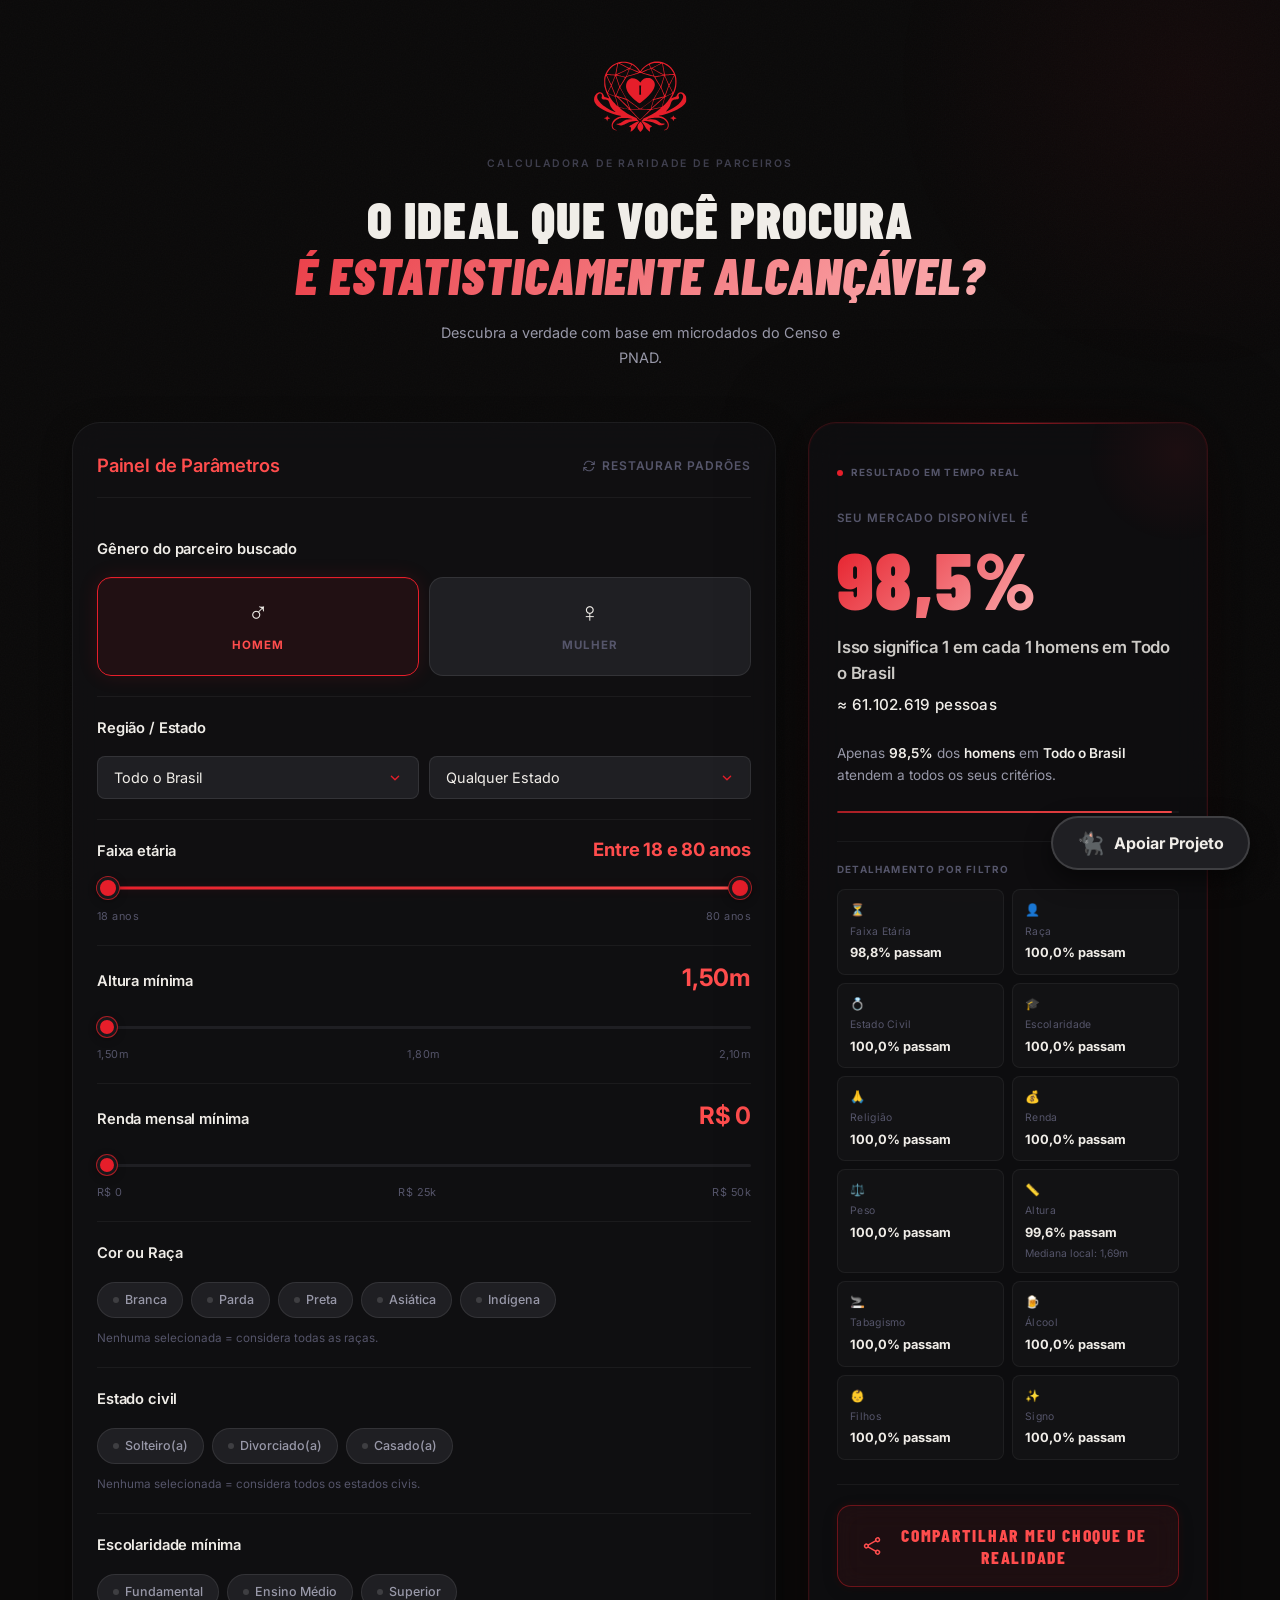
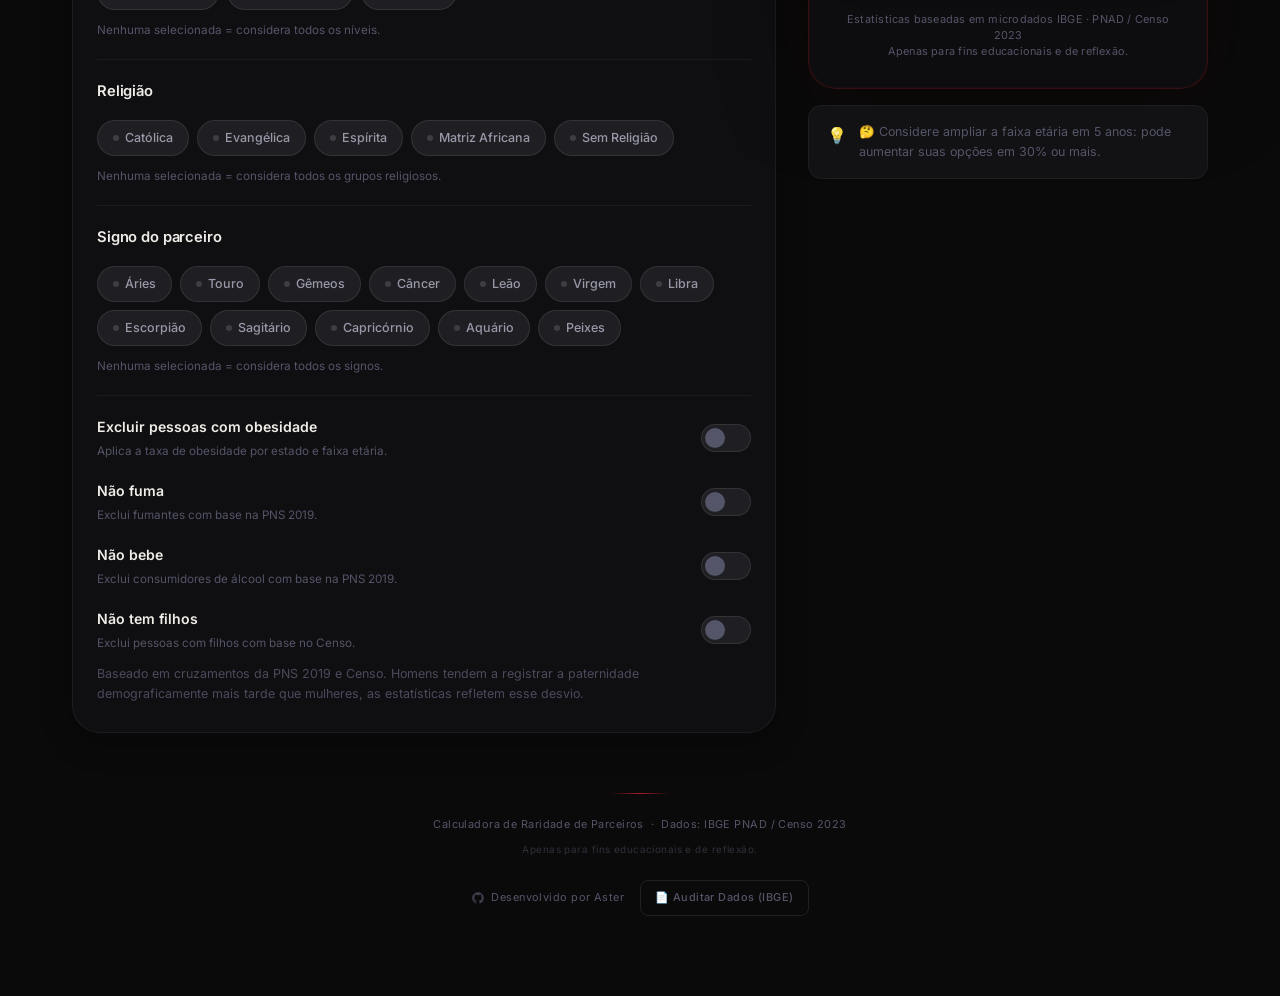
==== commit 3de5f195: "feat: add project assets, styling, and core JavaScript functionality" ====
--- a/index.html
+++ b/index.html
@@ -9,6 +9,7 @@
   <link rel="preconnect" href="https://fonts.gstatic.com" crossorigin />
   <link href="https://fonts.googleapis.com/css2?family=Barlow+Condensed:wght@600;700;800;900&family=Inter:wght@400;500;600;700;800&display=swap" rel="stylesheet" />
   <link rel="stylesheet" href="./css/style.css" />
+  <link rel="icon" type="image/svg+xml" href="./assets/idealCalc_logo.svg" />
 </head>
 
 <body>
@@ -27,6 +28,7 @@
 
     <!-- HEADER -->
     <header class="site-header anim-fade-up" style="animation-delay:0s">
+      <a href="index.html" class="site-logo" aria-label="Início"></a>
       <p class="header-supertitle">
         Calculadora de Raridade de Parceiros
       </p>
@@ -570,7 +572,35 @@
       </div>
     </div>
   </div>
+  <!-- Botão Flutuante e Modal de Doação -->
+  <button id="floating-donate-btn" class="floating-donate-btn" title="Pagar um café para o desenvolvedor">
+    <span class="donate-icon">🐈‍⬛</span>
+    <span class="donate-text">Apoiar Projeto</span>
+  </button>
+
+  <div id="donate-modal" class="modal-overlay hidden">
+    <div class="modal-content donate-content">
+      <button id="close-donate-modal" class="modal-close">&times;</button>
+      <h3 class="modal-title">Gostou da Calculadora de Ideal?</h3>
+      <p class="modal-subtitle">Este projeto é mantido por uma única pessoa. Se a ferramenta o ajudou ou divertiu, considere me ajudar a pagar a ração do meu gato para que ele continue me inspirando!🐈‍⬛</p>
+
+      <div class="video-container">
+        <video id="cat-video" src="./assets/gato.mp4" class="donate-video" autoplay loop muted playsinline aria-label="Vídeo do meu gato"></video>
+        <button id="unmute-video-btn" class="unmute-overlay-btn" title="Ativar Som">🔇</button>
+      </div>
+      
+      <div class="pix-container">
+        <img src="./assets/qrcode.png" alt="QR Code Pix" class="pix-qr" id="pix-qr-image" />
+        
+        <p class="pix-instruction">Ou use o Pix Copia e Cola:</p>
+        <div class="pix-copy-box">
+          <input type="text" id="pix-key-input" class="pix-input" value="00020126820014br.gov.bcb.pix01365fc1f0ab-1a78-4133-bb5c-dce818a91ddf0220Calculadora de Ideal5204000053039865802BR5901N6001C62070503***63041200" readonly />
+          <button id="copy-pix-btn" class="btn-copy-pix">Copiar</button>
+        </div>
+        <p id="pix-feedback" class="pix-feedback-text"></p>
+      </div>
+    </div>
+  </div>
 
 </body>
-
 </html>
--- a/css/style.css
+++ b/css/style.css
@@ -230,6 +230,25 @@
 }
 
 /* ── Header ──────────────────────────────────────────────────────────── */
+.site-logo {
+  display: block;
+  width: 100px;
+  height: 80px;
+  margin: 0 auto 20px;
+  background-color: var(--acc-base);
+  -webkit-mask: url('../assets/idealCalc_logo.svg') no-repeat center;
+  mask: url('../assets/idealCalc_logo.svg') no-repeat center;
+  -webkit-mask-size: contain;
+  mask-size: contain;
+  transition: transform 0.3s var(--ease-spring);
+  cursor: pointer;
+}
+
+.site-logo:hover {
+  transform: scale(1.1) rotate(-3deg);
+  filter: brightness(1.2);
+}
+
 .site-header {
   text-align: center;
   padding-bottom: 52px;
@@ -1391,3 +1410,86 @@
 .btn-ig { background: radial-gradient(circle at 30% 107%, #fdf497 0%, #fdf497 5%, #fd5949 45%, #d6249f 60%, #285AEB 90%); }
 .btn-tw { background: #000; border: 1px solid #333; }
 .btn-dc { background: #5865F2; }
+
+/* ═ BOTÃO FLUTUANTE & MODAL DOAÇÃO ═ */
+.floating-donate-btn {
+  position: fixed; bottom: 30px; right: 30px; background: var(--bg-elevated);
+  border: 2px solid var(--border-mid); color: var(--text-primary);
+  border-radius: 50px; padding: 12px 24px; display: flex; align-items: center; gap: 10px;
+  font-family: var(--font-sans); font-weight: 700; font-size: 16px; cursor: pointer;
+  box-shadow: 0 10px 25px rgba(0,0,0,0.5); z-index: 9000; transition: all 0.3s cubic-bezier(0.34, 1.56, 0.64, 1);
+}
+.floating-donate-btn:hover {
+  transform: translateY(-5px) scale(1.05); border-color: var(--acc-base);
+  box-shadow: 0 15px 35px rgba(230, 30, 42, 0.3);
+}
+.donate-icon { font-size: 22px; }
+
+.donate-content { max-width: 480px; }
+.pix-container {
+  background: rgba(0,0,0,0.3); border: 1px solid var(--border-subtle);
+  border-radius: 16px; padding: 24px; margin-top: 10px;
+}
+.pix-qr {
+  width: 180px; height: 180px; border-radius: 12px; margin: 0 auto 20px auto;
+  display: block; border: 4px solid #fff; background: #fff;
+}
+.pix-instruction { font-size: 14px; color: var(--text-secondary); margin-bottom: 10px; font-weight: 600; }
+.pix-copy-box { display: flex; gap: 8px; margin-bottom: 8px; }
+.pix-input {
+  flex: 1; background: var(--bg-void); border: 1px solid var(--border-mid);
+  color: var(--text-muted); padding: 12px; border-radius: 8px; font-family: monospace;
+  font-size: 12px; text-overflow: ellipsis; overflow: hidden; white-space: nowrap; outline: none;
+}
+.btn-copy-pix {
+  background: var(--acc-base); color: #fff; border: none; border-radius: 8px;
+  padding: 0 20px; font-weight: 700; cursor: pointer; transition: background 0.2s;
+}
+.btn-copy-pix:hover { background: var(--acc-light); }
+.pix-feedback-text { font-size: 13px; color: #25D366; font-weight: 600; min-height: 18px; }
+
+.video-container {
+  position: relative;
+  width: fit-content;
+  margin: 15px auto 25px;
+}
+
+.donate-video {
+  width: 100%;
+  max-width: 220px;
+  border-radius: 12px;
+  display: block;
+  box-shadow: 0 10px 30px rgba(0,0,0,0.5);
+  border: 1px solid var(--border-mid);
+}
+
+.unmute-overlay-btn {
+  position: absolute;
+  bottom: 12px;
+  right: 12px;
+  width: 36px;
+  height: 36px;
+  background: rgba(15, 15, 18, 0.6);
+  backdrop-filter: blur(8px);
+  border: 1px solid rgba(255, 255, 255, 0.1);
+  border-radius: 50%;
+  color: white;
+  display: flex;
+  align-items: center;
+  justify-content: center;
+  cursor: pointer;
+  font-size: 1.1rem;
+  transition: transform 0.2s, background 0.2s;
+  z-index: 10;
+}
+
+.unmute-overlay-btn:hover {
+  transform: scale(1.1);
+  background: rgba(15, 15, 18, 0.85);
+  border-color: var(--acc-base);
+}
+
+@media (max-width: 768px) {
+  .floating-donate-btn { bottom: 20px; right: 20px; padding: 10px 18px; }
+  .donate-text { display: none; /* Em mobile mostra só o café para poupar espaço */ }
+}
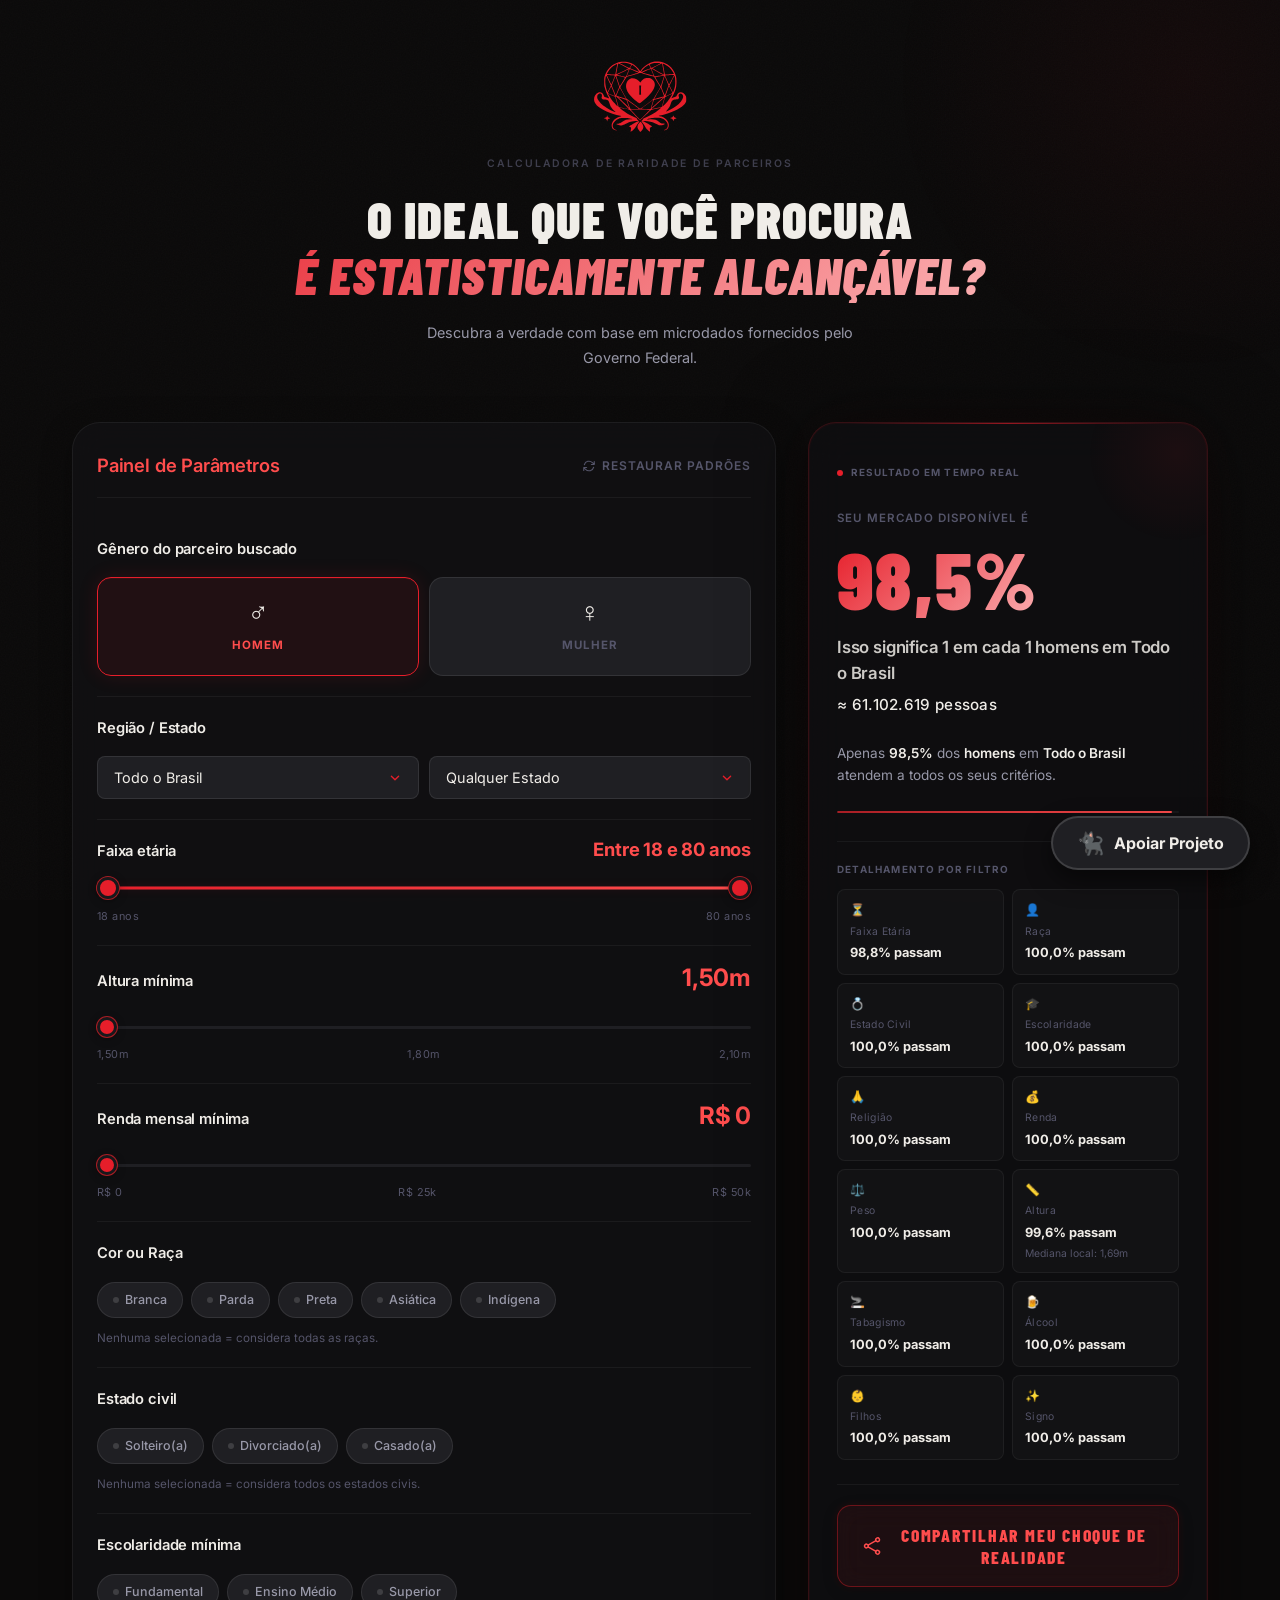
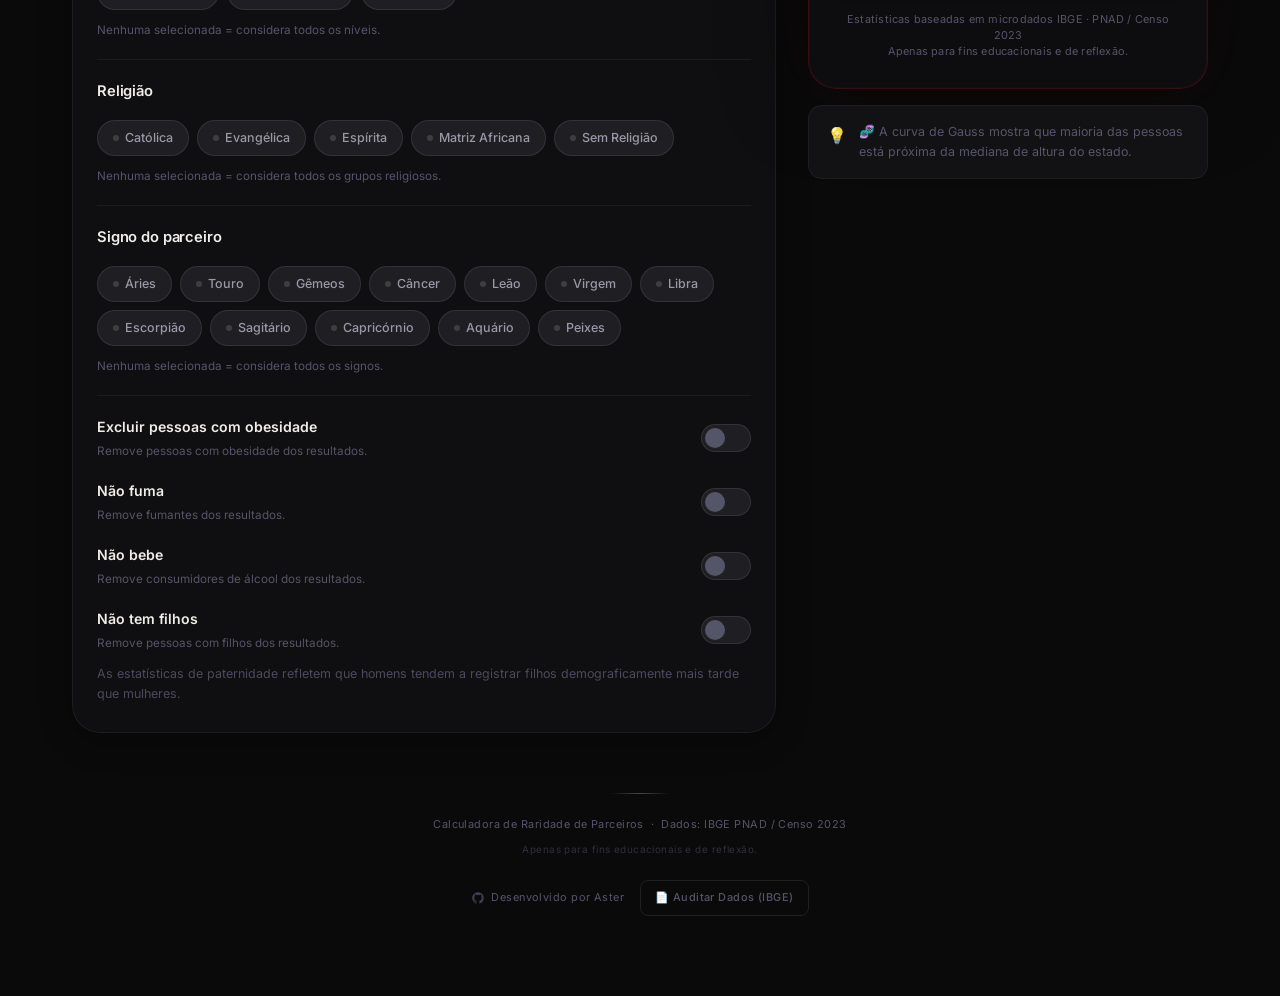
==== commit 79165914: "feat: add main.js and update UI labels and descriptions for clarity" ====
--- a/index.html
+++ b/index.html
@@ -37,7 +37,7 @@
         <em>é estatisticamente alcançável?</em>
       </h1>
       <p class="header-sub">
-        Descubra a verdade com base em microdados do Censo e PNAD.
+        Descubra a verdade com base em microdados fornecidos pelo Governo Federal.
       </p>
     </header>
 
@@ -304,7 +304,7 @@
             <div class="toggle-row">
               <div class="toggle-info">
                 <h3 class="toggle-title">Excluir pessoas com obesidade</h3>
-                <p class="toggle-desc">Aplica a taxa de obesidade por estado e faixa etária.</p>
+                <p class="toggle-desc">Remove pessoas com obesidade dos resultados.</p>
               </div>
               <div class="toggle-wrap">
                 <input type="checkbox" id="excluir-obesidade" />
@@ -318,7 +318,7 @@
             <div class="toggle-row">
               <div class="toggle-info">
                 <h3 class="toggle-title">Não fuma</h3>
-                <p class="toggle-desc">Exclui fumantes com base na PNS 2019.</p>
+                <p class="toggle-desc">Remove fumantes dos resultados.</p>
               </div>
               <div class="toggle-wrap">
                 <input type="checkbox" id="excluir-fumantes" />
@@ -331,7 +331,7 @@
             <div class="toggle-row">
               <div class="toggle-info">
                 <h3 class="toggle-title">Não bebe</h3>
-                <p class="toggle-desc">Exclui consumidores de álcool com base na PNS 2019.</p>
+                <p class="toggle-desc">Remove consumidores de álcool dos resultados.</p>
               </div>
               <div class="toggle-wrap">
                 <input type="checkbox" id="excluir-alcool" />
@@ -344,7 +344,7 @@
             <div class="toggle-row">
               <div class="toggle-info">
                 <h3 class="toggle-title">Não tem filhos</h3>
-                <p class="toggle-desc">Exclui pessoas com filhos com base no Censo.</p>
+                <p class="toggle-desc">Remove pessoas com filhos dos resultados.</p>
               </div>
               <div class="toggle-wrap">
                 <input type="checkbox" id="excluir-filhos" />
@@ -354,7 +354,7 @@
           </div>
 
           <p class="filter-info" style="font-size: 0.78rem; color: var(--text-muted); line-height: 1.6; margin-top: 12px; opacity: 0.85;">
-            Baseado em cruzamentos da PNS 2019 e Censo. Homens tendem a registrar a paternidade demograficamente mais tarde que mulheres, as estatísticas refletem esse desvio.
+            As estatísticas de paternidade refletem que homens tendem a registrar filhos demograficamente mais tarde que mulheres.
           </p>
         </div>
 
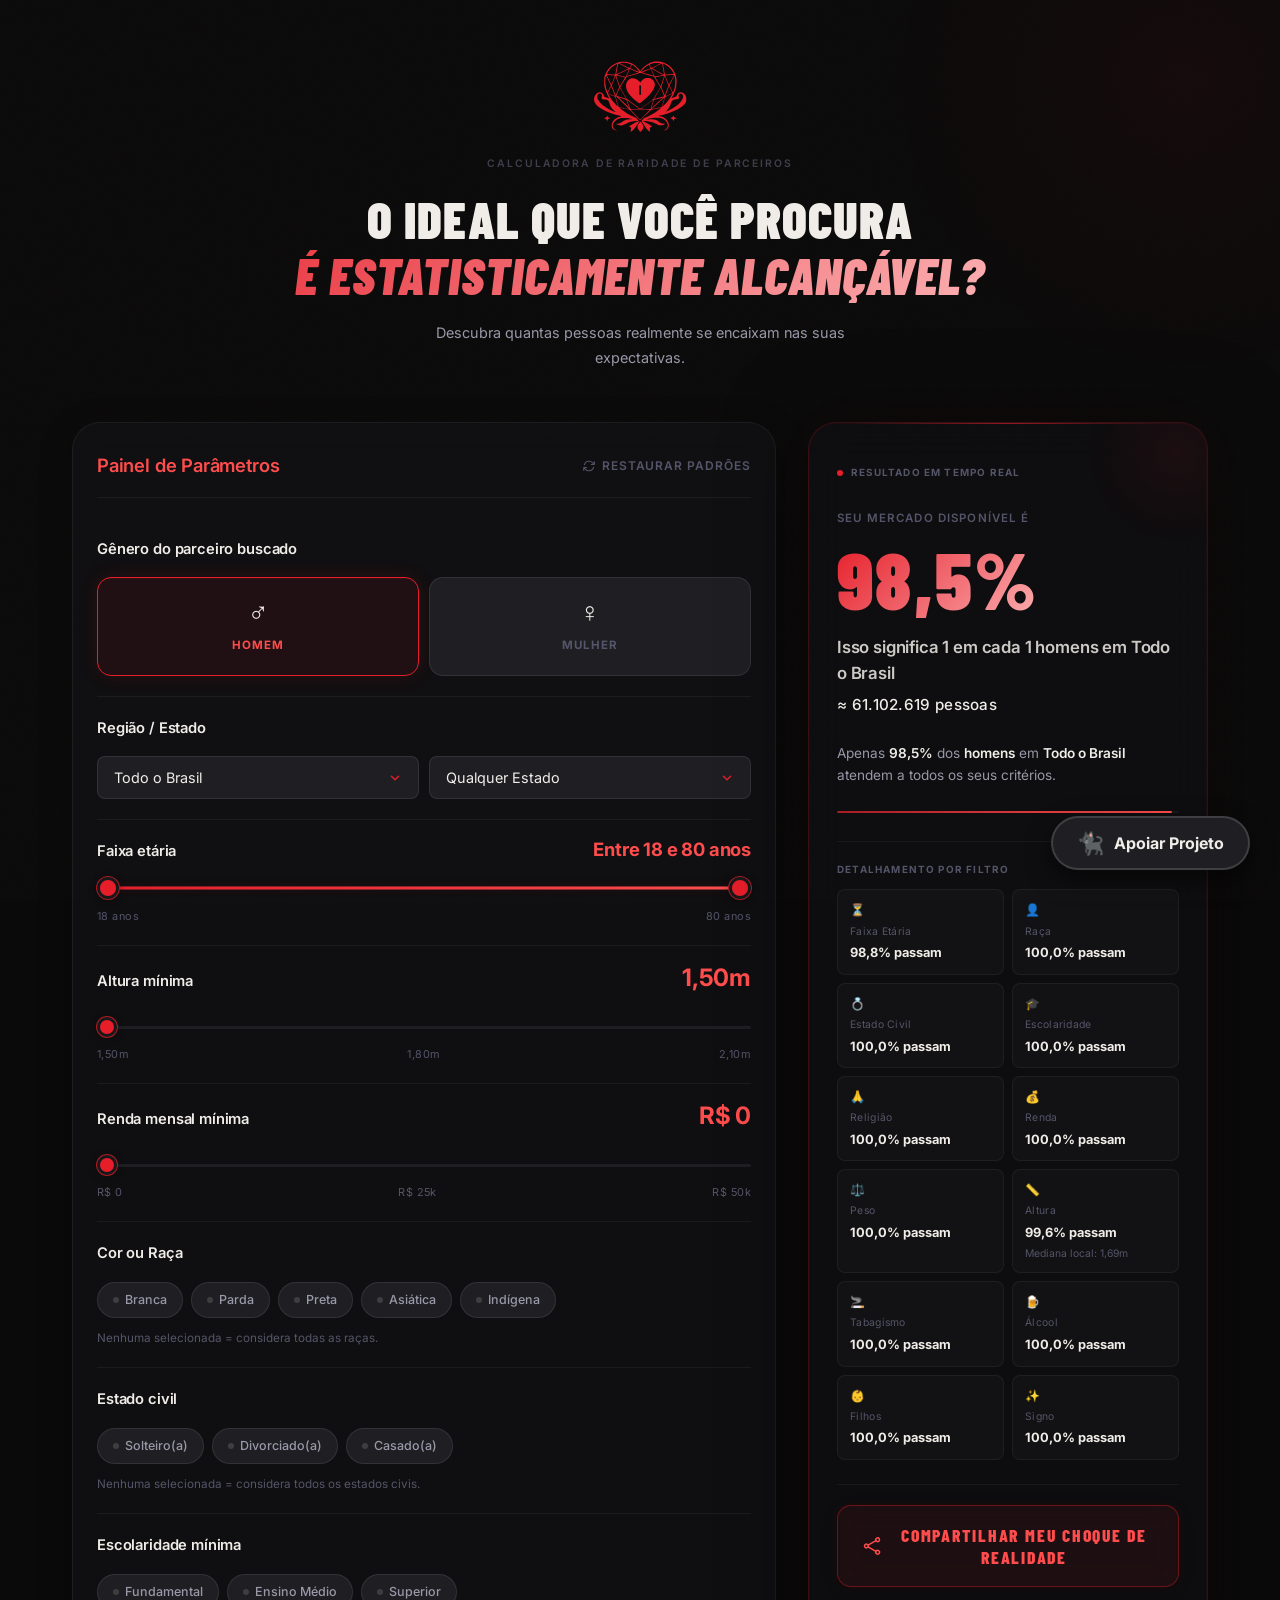
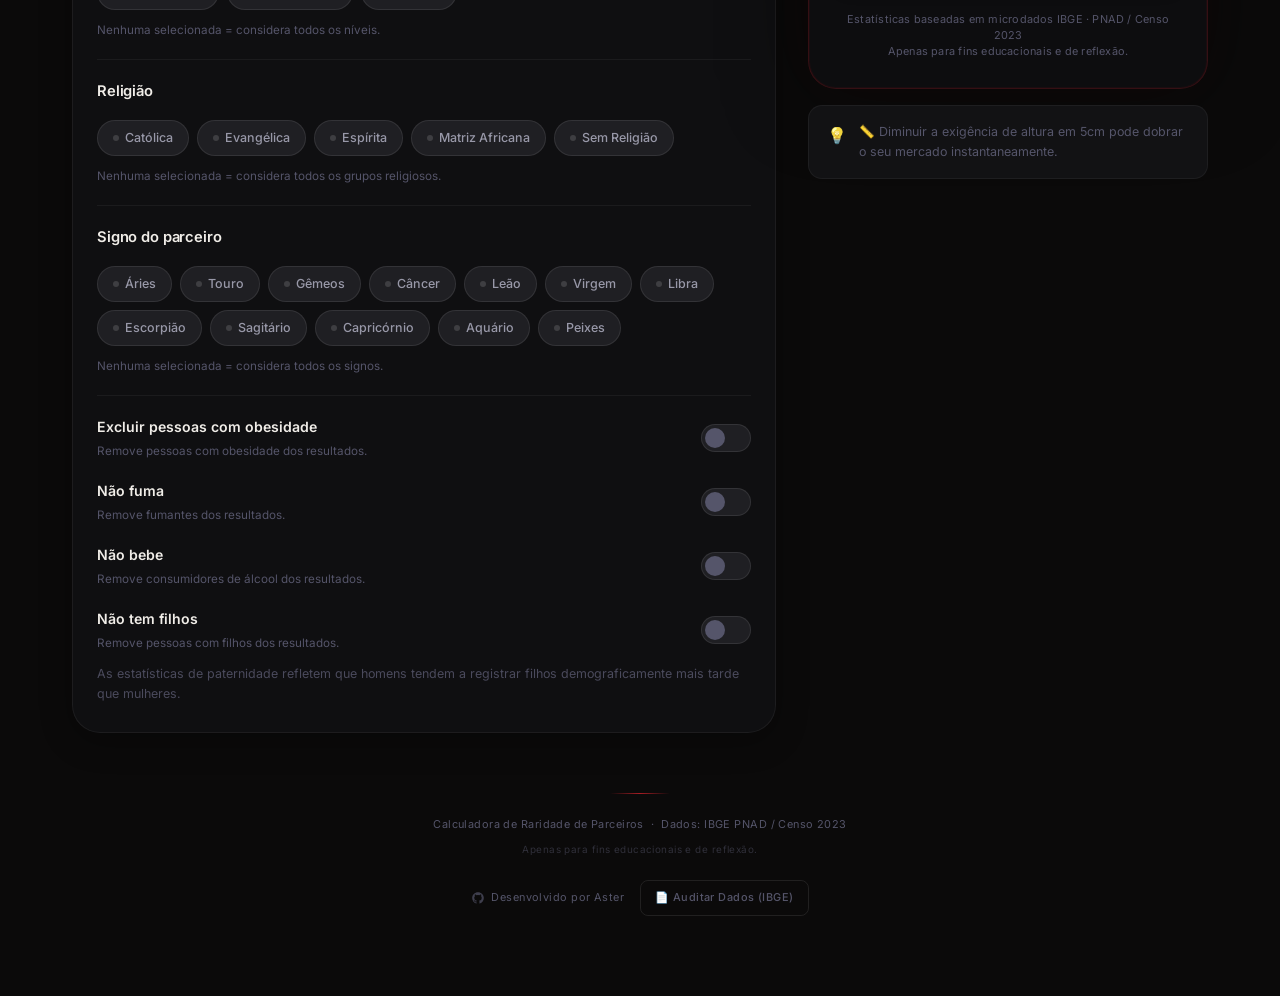
==== commit c0e3930d: "feat: add Open Graph meta tags and social media banner for improved link sharing" ====
--- a/index.html
+++ b/index.html
@@ -5,6 +5,20 @@
   <meta name="viewport" content="width=device-width, initial-scale=1.0" />
   <title>Calculadora de Raridade de Parceiros · Dados Reais IBGE</title>
   <meta name="description" content="Descubra qual é o tamanho real do seu mercado de relacionamentos com base em microdados reais do IBGE. Estatística aplicada, não palpite." />
+
+  <!-- Open Graph / Facebook -->
+  <meta property="og:title" content="Calculadora de Raridade de Parceiros" />
+  <meta property="og:description" content="Descubra o tamanho real do seu mercado de relacionamentos com base em dados do IBGE. Faça o seu choque de realidade!" />
+  <meta property="og:image" content="https://idealcalc.app/assets/og-banner.png" />
+  <meta property="og:url" content="https://idealcalc.app/" />
+  <meta property="og:type" content="website" />
+  <meta property="og:locale" content="pt_BR" />
+
+  <!-- Twitter -->
+  <meta name="twitter:card" content="summary_large_image" />
+  <meta name="twitter:title" content="Calculadora de Raridade de Parceiros" />
+  <meta name="twitter:description" content="Descubra o tamanho real do seu mercado de relacionamentos com base em dados do IBGE." />
+  <meta name="twitter:image" content="https://idealcalc.app/assets/og-banner.png" />
   <link rel="preconnect" href="https://fonts.googleapis.com" />
   <link rel="preconnect" href="https://fonts.gstatic.com" crossorigin />
   <link href="https://fonts.googleapis.com/css2?family=Barlow+Condensed:wght@600;700;800;900&family=Inter:wght@400;500;600;700;800&display=swap" rel="stylesheet" />
@@ -37,7 +51,7 @@
         <em>é estatisticamente alcançável?</em>
       </h1>
       <p class="header-sub">
-        Descubra a verdade com base em microdados fornecidos pelo Governo Federal.
+        Descubra quantas pessoas realmente se encaixam nas suas expectativas.
       </p>
     </header>
 
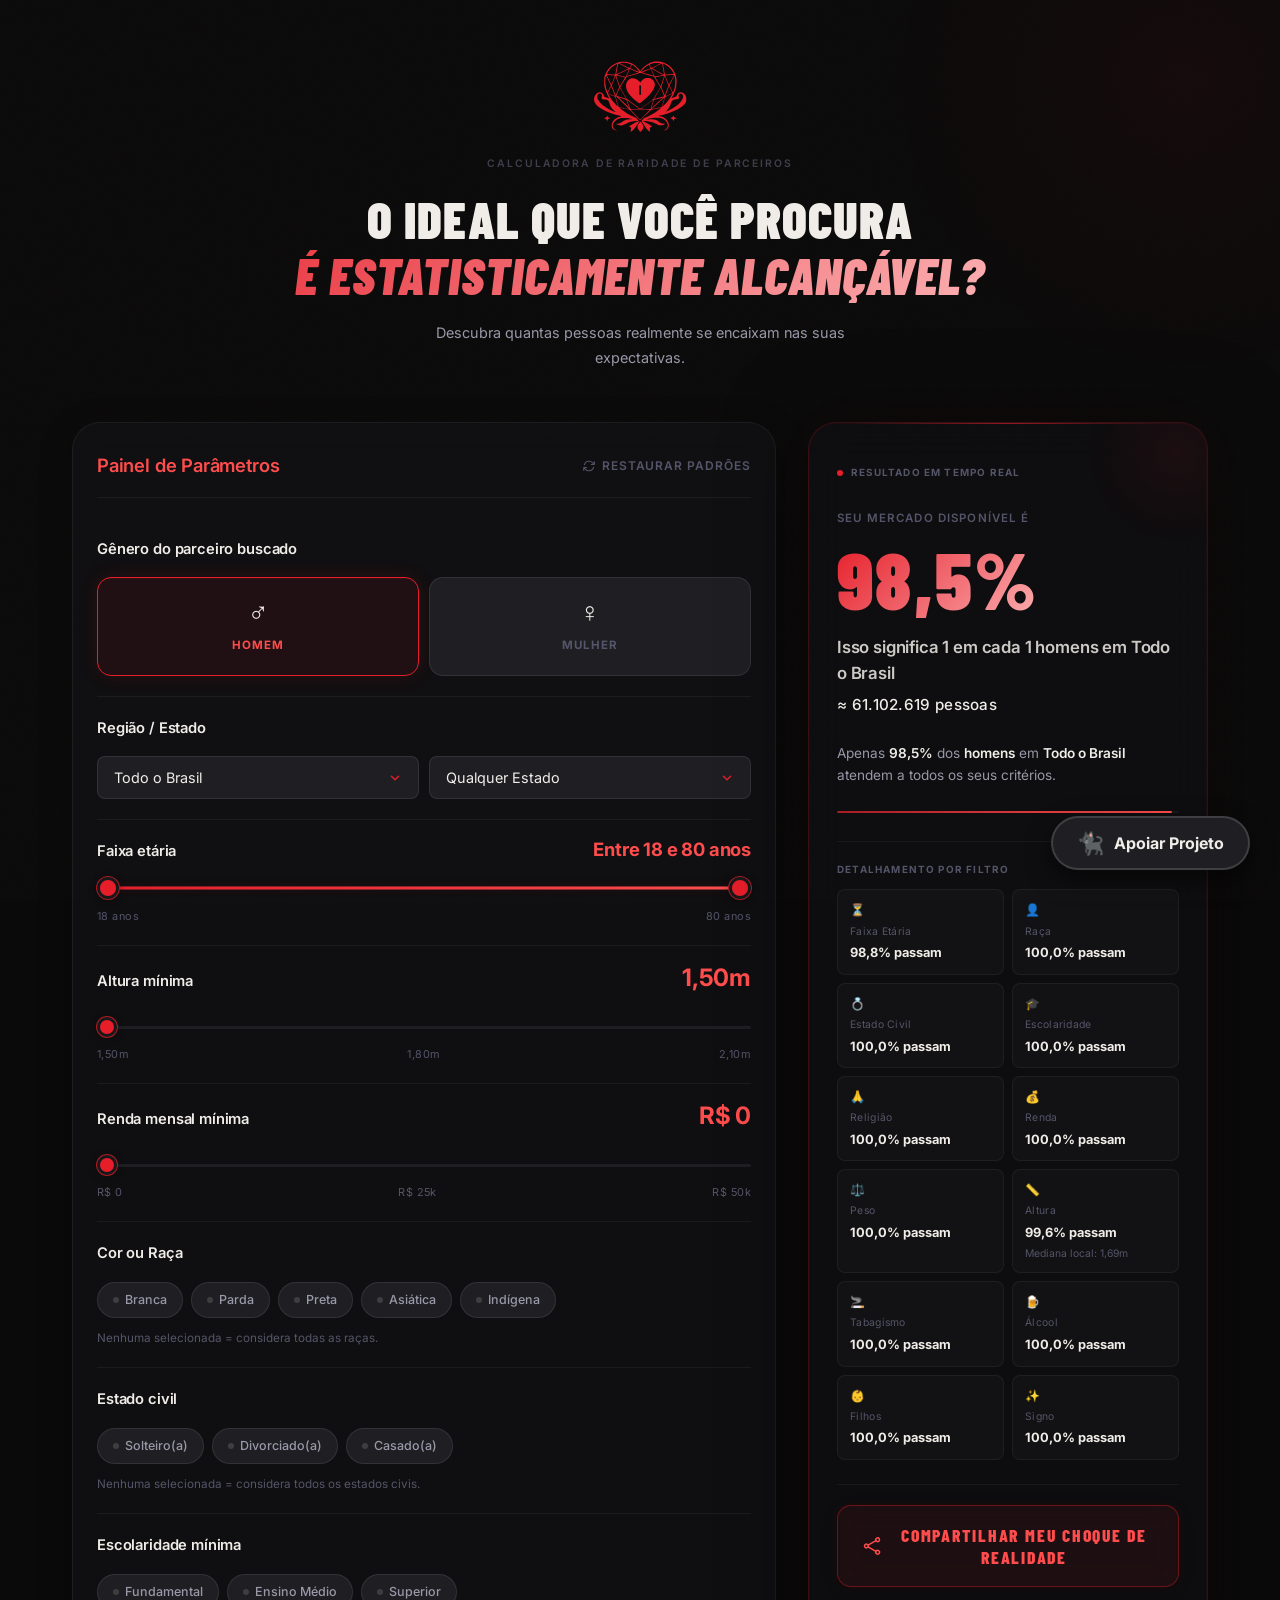
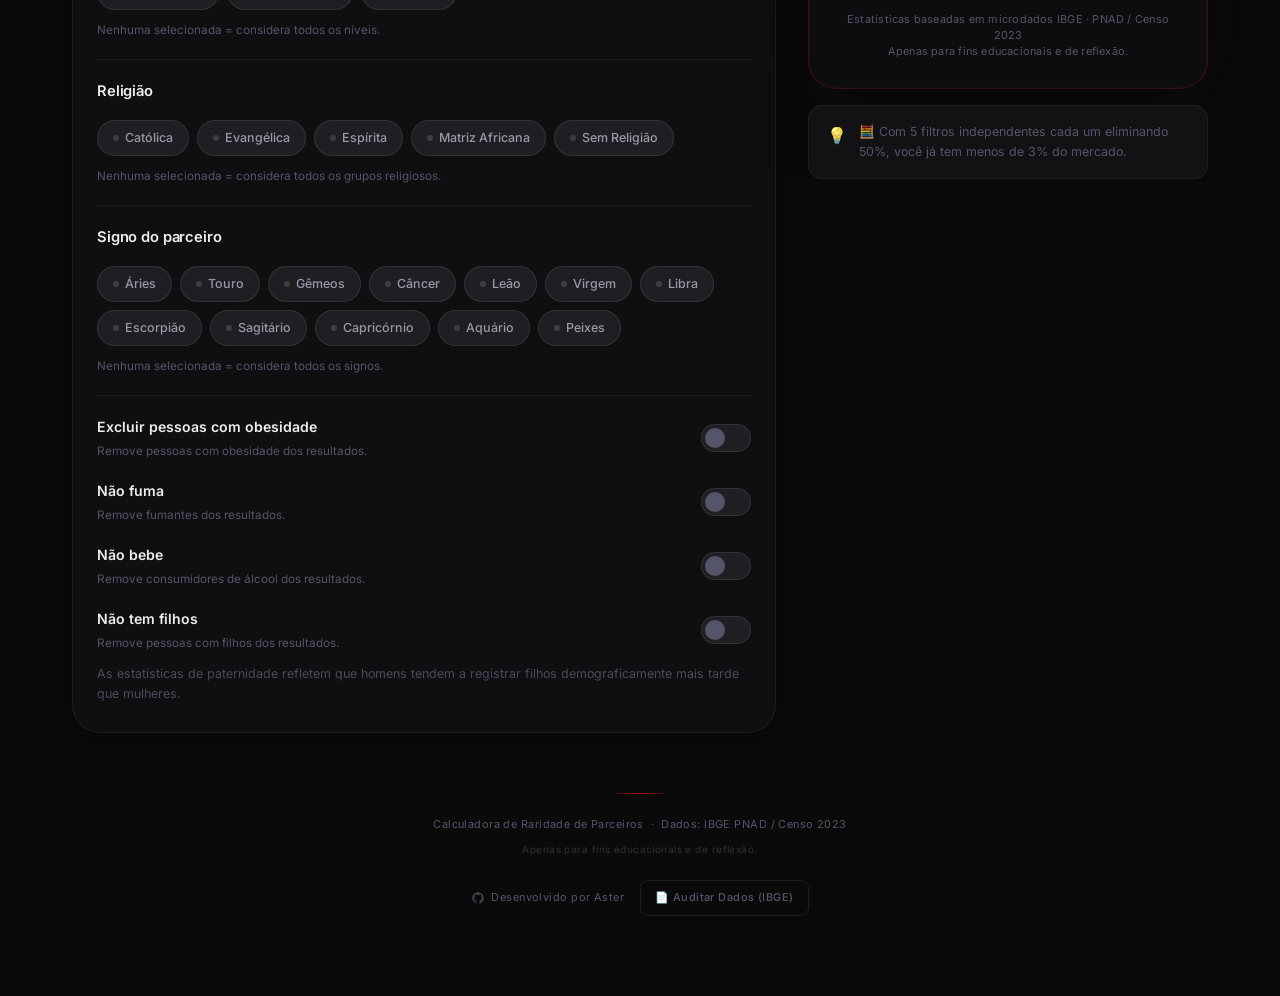
==== commit c5e6ed62: "chore: update SEO title and meta descriptions for clarity" ====
--- a/index.html
+++ b/index.html
@@ -3,12 +3,12 @@
 <head>
   <meta charset="UTF-8" />
   <meta name="viewport" content="width=device-width, initial-scale=1.0" />
-  <title>Calculadora de Raridade de Parceiros · Dados Reais IBGE</title>
-  <meta name="description" content="Descubra qual é o tamanho real do seu mercado de relacionamentos com base em microdados reais do IBGE. Estatística aplicada, não palpite." />
+  <title>Calculadora de Raridade de Parceiros</title>
+  <meta name="description" content="Descubra quantas pessoas realmente se encaixam nas suas expectativas de relacionamentos." />
 
   <!-- Open Graph / Facebook -->
   <meta property="og:title" content="Calculadora de Raridade de Parceiros" />
-  <meta property="og:description" content="Descubra o tamanho real do seu mercado de relacionamentos com base em dados do IBGE. Faça o seu choque de realidade!" />
+  <meta property="og:description" content="Descubra quantas pessoas realmente se encaixam nas suas expectativas de relacionamentos." />
   <meta property="og:image" content="https://idealcalc.app/assets/og-banner.png" />
   <meta property="og:url" content="https://idealcalc.app/" />
   <meta property="og:type" content="website" />
@@ -17,7 +17,7 @@
   <!-- Twitter -->
   <meta name="twitter:card" content="summary_large_image" />
   <meta name="twitter:title" content="Calculadora de Raridade de Parceiros" />
-  <meta name="twitter:description" content="Descubra o tamanho real do seu mercado de relacionamentos com base em dados do IBGE." />
+  <meta name="twitter:description" content="Descubra quantas pessoas realmente se encaixam nas suas expectativas de relacionamentos." />
   <meta name="twitter:image" content="https://idealcalc.app/assets/og-banner.png" />
   <link rel="preconnect" href="https://fonts.googleapis.com" />
   <link rel="preconnect" href="https://fonts.gstatic.com" crossorigin />
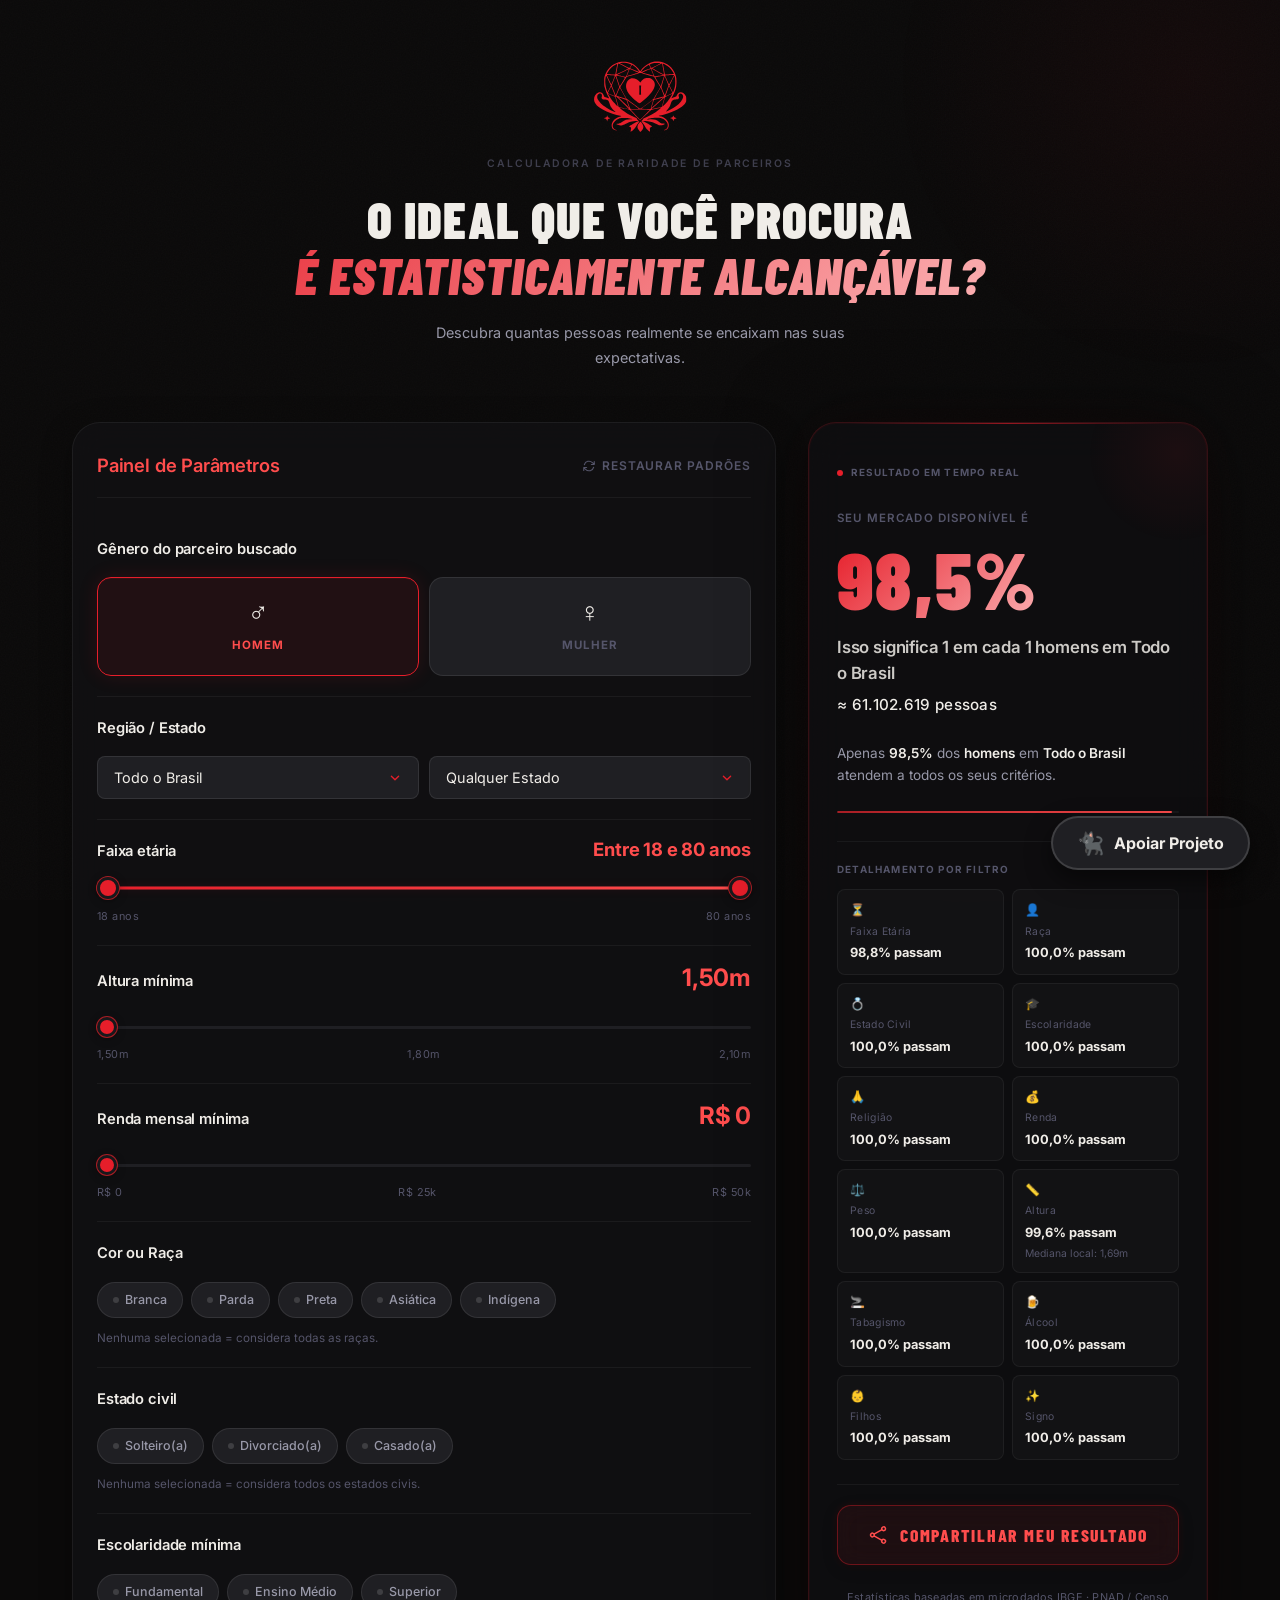
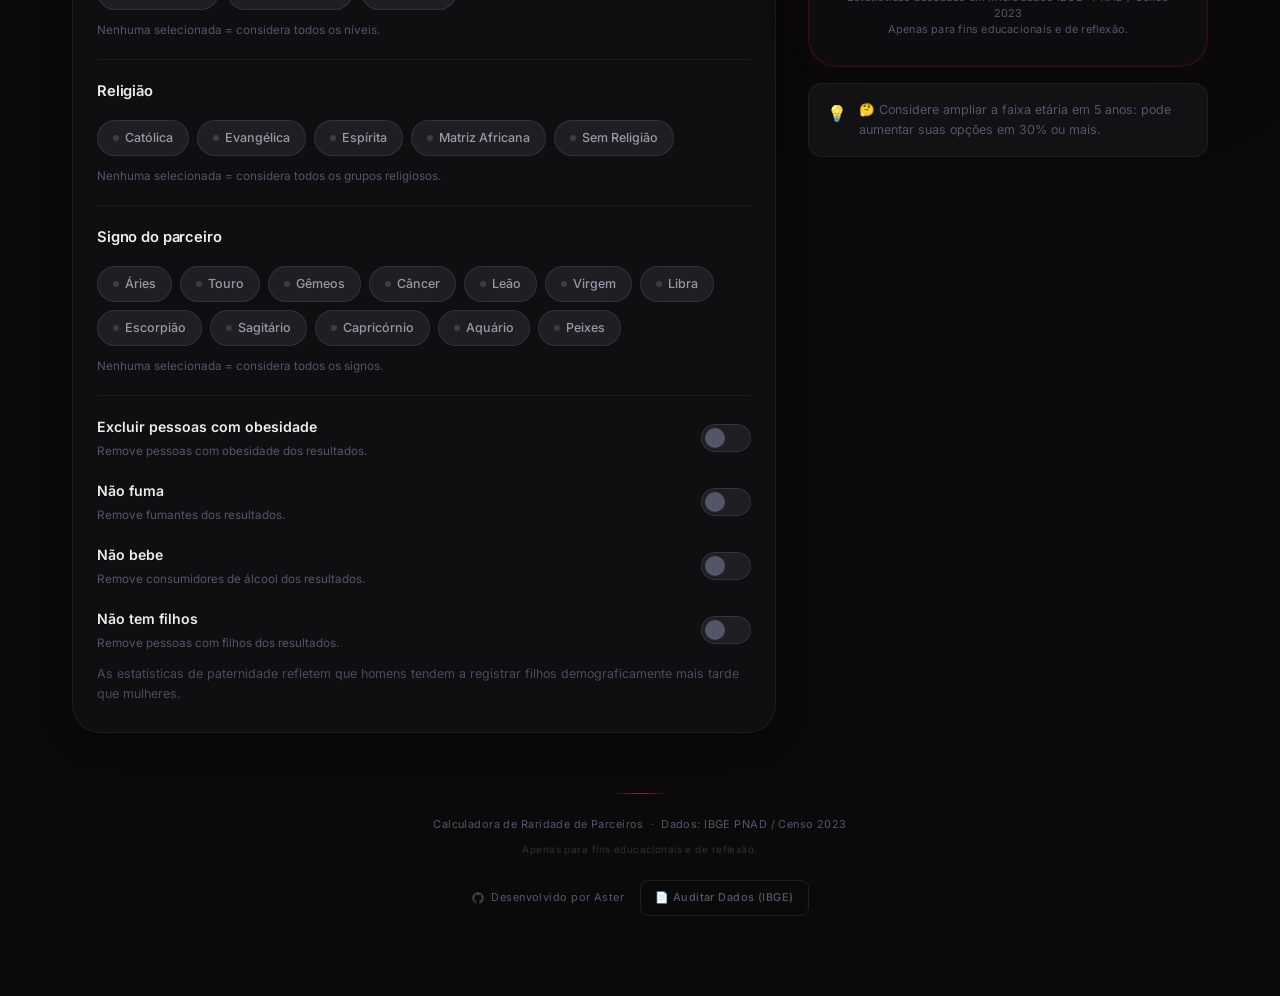
==== commit 7a67a5fa: "feat: update social meta tags and add main.js for share functionality" ====
--- a/index.html
+++ b/index.html
@@ -6,10 +6,14 @@
   <title>Calculadora de Raridade de Parceiros</title>
   <meta name="description" content="Descubra quantas pessoas realmente se encaixam nas suas expectativas de relacionamentos." />
 
-  <!-- Open Graph / Facebook -->
+  <meta property="og:site_name" content="IdealCalc" />
   <meta property="og:title" content="Calculadora de Raridade de Parceiros" />
   <meta property="og:description" content="Descubra quantas pessoas realmente se encaixam nas suas expectativas de relacionamentos." />
   <meta property="og:image" content="https://idealcalc.app/assets/og-banner.png" />
+  <meta property="og:image:secure_url" content="https://idealcalc.app/assets/og-banner.png" />
+  <meta property="og:image:type" content="image/png" />
+  <meta property="og:image:width" content="1200" />
+  <meta property="og:image:height" content="630" />
   <meta property="og:url" content="https://idealcalc.app/" />
   <meta property="og:type" content="website" />
   <meta property="og:locale" content="pt_BR" />
@@ -487,7 +491,7 @@
             <svg xmlns="http://www.w3.org/2000/svg" fill="none" viewBox="0 0 24 24" stroke-width="1.8" stroke="currentColor">
               <path stroke-linecap="round" stroke-linejoin="round" d="M7.217 10.907a2.25 2.25 0 1 0 0 2.186m0-2.186c.18.324.283.696.283 1.093s-.103.77-.283 1.093m0-2.186 9.566-5.314m-9.566 7.5 9.566 5.314m0 0a2.25 2.25 0 1 0 3.935 2.186 2.25 2.25 0 0 0-3.935-2.186Zm0-12.814a2.25 2.25 0 1 0 3.933-2.185 2.25 2.25 0 0 0-3.933 2.185Z" />
             </svg>
-            Compartilhar meu choque de realidade
+            Compartilhar meu resultado
           </button>
 
           <p class="result-disclaimer">
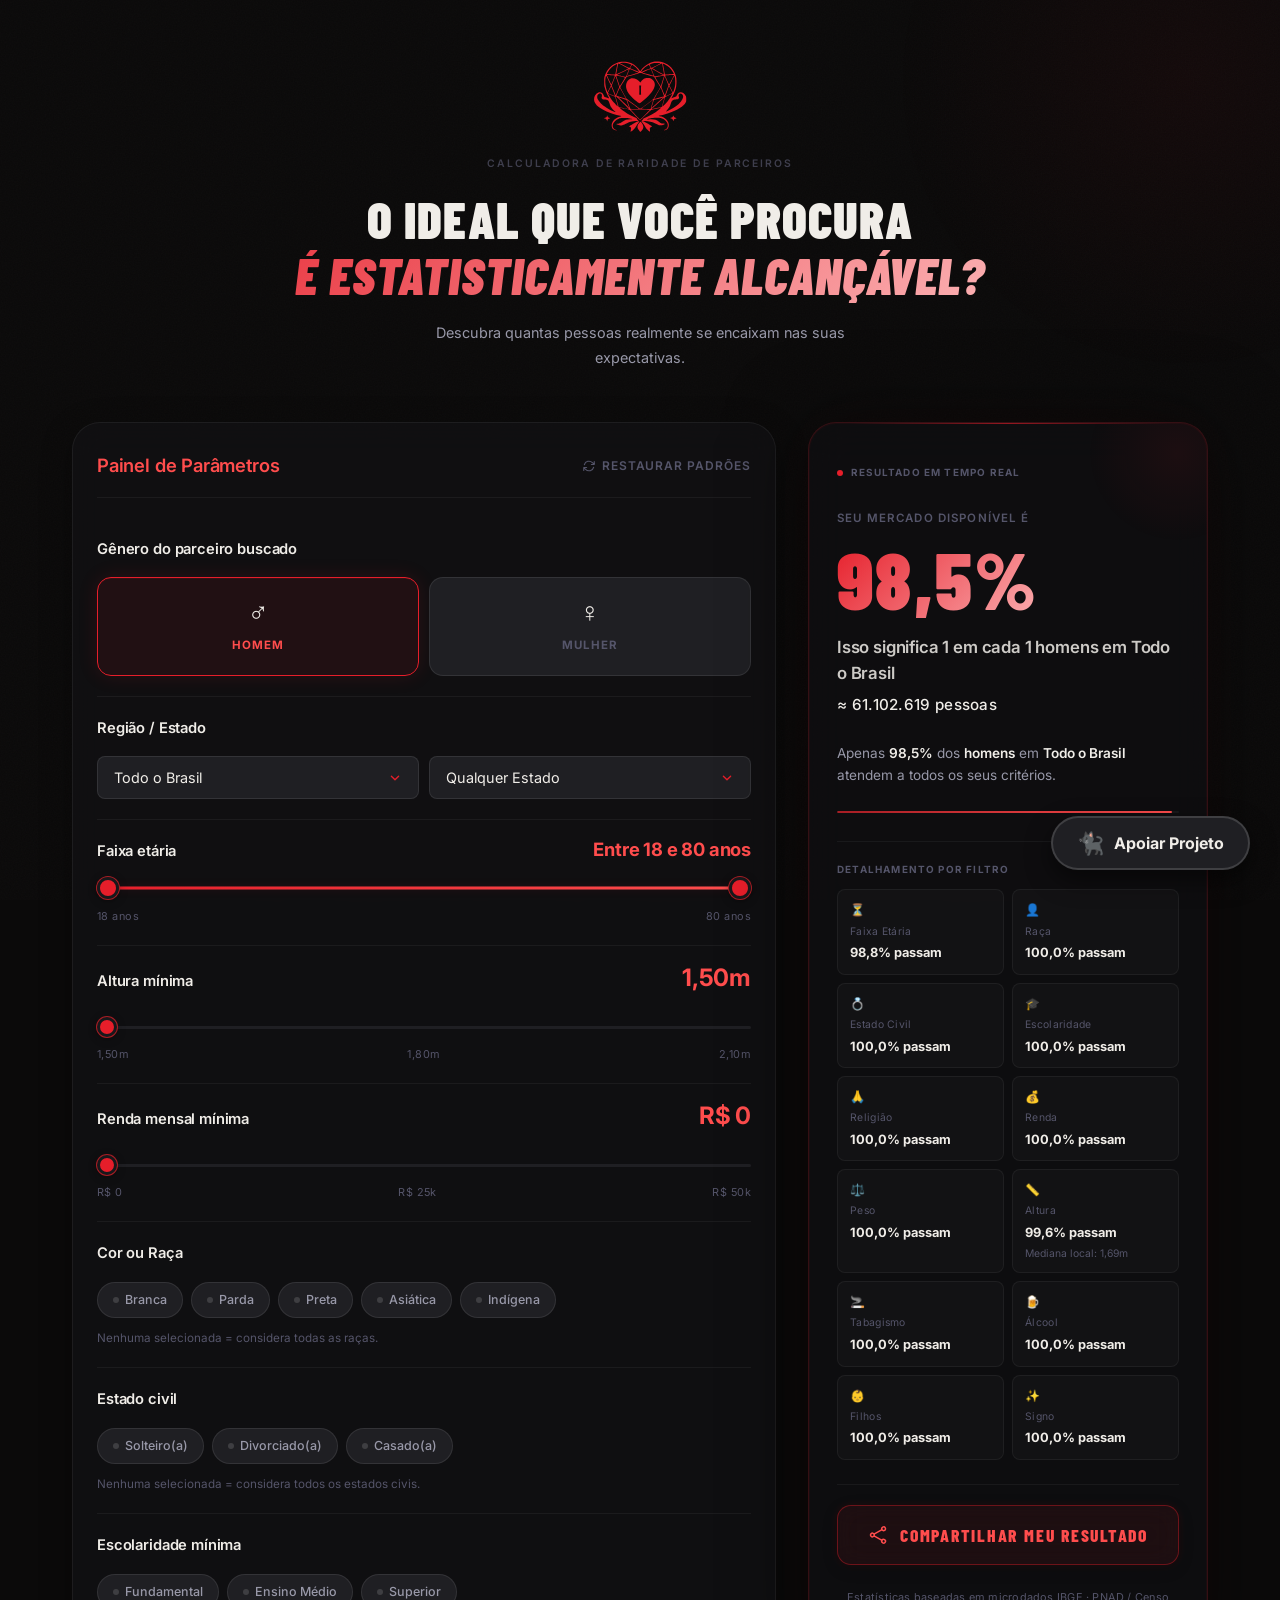
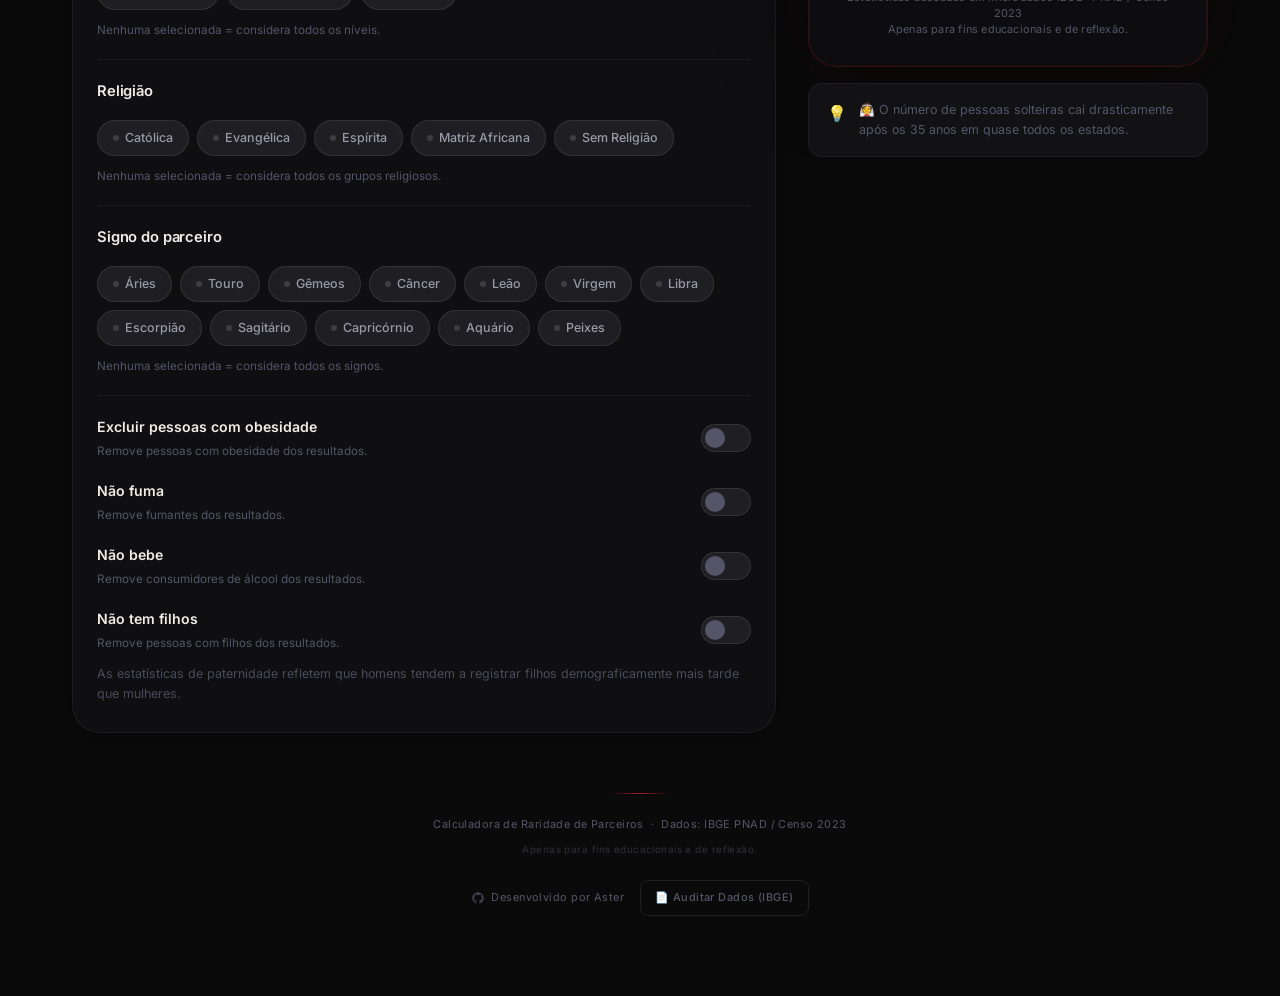
==== commit 6c027717: "feat: add image copy button and responsive social media layout with helper text" ====
--- a/index.html
+++ b/index.html
@@ -575,19 +575,26 @@
         <button id="btn-dl" class="brand-btn btn-dl" title="Baixar Imagem">
           <svg fill="none" viewBox="0 0 24 24" stroke="currentColor"><path stroke-linecap="round" stroke-linejoin="round" stroke-width="2" d="M4 16v1a3 3 0 003 3h10a3 3 0 003-3v-1m-4-4l-4 4m0 0l-4-4m4 4V4"></path></svg>
         </button>
-        <button id="btn-wa" class="brand-btn btn-wa" title="WhatsApp">
+        <button id="btn-copy-img" class="brand-btn btn-copy-img desktop-only" title="Copiar Imagem">
+          <svg fill="none" viewBox="0 0 24 24" stroke="currentColor" stroke-width="2"><path stroke-linecap="round" stroke-linejoin="round" d="M8 5H6a2 2 0 00-2 2v12a2 2 0 002 2h10a2 2 0 002-2v-1M8 5a2 2 0 002 2h2a2 2 0 002-2M8 5a2 2 0 012-2h2a2 2 0 012 2m0 0h2a2 2 0 012 2v3m2 4H10m0 0l3-3m-3 3l3 3"></path></svg>
+        </button>
+        <button id="btn-wa" class="brand-btn btn-wa mobile-only" title="WhatsApp">
           <svg fill="currentColor" viewBox="0 0 24 24"><path d="M17.472 14.382c-.297-.149-1.758-.867-2.03-.967-.273-.099-.471-.148-.67.15-.197.297-.767.966-.94 1.164-.173.199-.347.223-.644.075-.297-.15-1.255-.463-2.39-1.475-.883-.788-1.48-1.761-1.653-2.059-.173-.297-.018-.458.13-.606.134-.133.298-.347.446-.52.149-.174.198-.298.298-.497.099-.198.05-.371-.025-.52-.075-.149-.669-1.612-.916-2.207-.242-.579-.487-.5-.669-.51a12.8 12.8 0 00-.57-.01c-.198 0-.52.074-.792.446-.272.371-1.04 1.014-1.04 2.476 0 1.462 1.065 2.875 1.213 3.074.149.198 2.096 3.2 5.077 4.487.709.306 1.262.489 1.694.625.712.227 1.36.195 1.871.118.571-.085 1.758-.719 2.006-1.413.248-.694.248-1.289.173-1.413-.074-.124-.272-.198-.57-.347m-5.421 7.403h-.004a9.87 9.87 0 01-5.031-1.378l-.361-.214-3.741.982.998-3.648-.235-.374a9.86 9.86 0 01-1.51-5.26c.001-5.45 4.436-9.884 9.888-9.884 2.64 0 5.122 1.03 6.988 2.898a9.825 9.825 0 012.893 6.994c-.003 5.45-4.437 9.884-9.885 9.884m8.413-18.297A11.815 11.815 0 0012.05 0C5.495 0 .16 5.335.157 11.892c0 2.096.547 4.142 1.588 5.945L.057 24l6.305-1.654a11.882 11.882 0 005.683 1.448h.005c6.554 0 11.89-5.335 11.893-11.893a11.821 11.821 0 00-3.48-8.413z"/></svg>
         </button>
-        <button id="btn-ig" class="brand-btn btn-ig" title="Instagram">
+        <button id="btn-ig" class="brand-btn btn-ig mobile-only" title="Instagram">
           <svg fill="currentColor" viewBox="0 0 24 24"><path d="M12 2.163c3.204 0 3.584.012 4.85.07 3.252.148 4.771 1.691 4.919 4.919.058 1.265.069 1.645.069 4.849 0 3.205-.012 3.584-.069 4.849-.149 3.225-1.664 4.771-4.919 4.919-1.266.058-1.644.07-4.85.07-3.204 0-3.584-.012-4.849-.07-3.26-.149-4.771-1.699-4.919-4.92-.058-1.265-.07-1.644-.07-4.849 0-3.204.013-3.583.07-4.849.149-3.227 1.664-4.771 4.919-4.919 1.266-.057 1.645-.069 4.849-.069zM12 0C8.741 0 8.333.014 7.053.072 2.695.272.273 2.69.073 7.052.014 8.333 0 8.741 0 12c0 3.259.014 3.668.072 4.948.2 4.358 2.618 6.78 6.98 6.98C8.333 23.986 8.741 24 12 24c3.259 0 3.668-.014 4.948-.072 4.354-.2 6.782-2.618 6.979-6.98.059-1.28.073-1.689.073-4.948 0-3.259-.014-3.667-.072-4.947-.196-4.354-2.617-6.78-6.979-6.98C15.668.014 15.259 0 12 0zm0 5.838a6.162 6.162 0 100 12.324 6.162 6.162 0 000-12.324zM12 16a4 4 0 110-8 4 4 0 010 8zm6.406-11.845a1.44 1.44 0 100 2.881 1.44 1.44 0 000-2.881z"/></svg>
         </button>
-        <button id="btn-tw" class="brand-btn btn-tw" title="Twitter / X">
+        <button id="btn-fb" class="brand-btn btn-fb mobile-only" title="Facebook">
+           <svg fill="currentColor" viewBox="0 0 24 24"><path d="M24 12.073c0-6.627-5.373-12-12-12s-12 5.373-12 12c0 5.99 4.388 10.954 10.125 11.854v-8.385H7.078v-3.47h3.047V9.43c0-3.007 1.792-4.669 4.533-4.669 1.312 0 2.686.235 2.686.235v2.953H15.83c-1.491 0-1.956.925-1.956 1.874v2.25h3.328l-.532 3.47h-2.796v8.385C19.612 23.027 24 18.062 24 12.073z"/></svg>
+        </button>
+        <button id="btn-tw" class="brand-btn btn-tw mobile-only" title="Twitter / X">
           <svg fill="currentColor" viewBox="0 0 24 24"><path d="M18.901 1.153h3.68l-8.04 9.19L24 22.846h-7.406l-5.8-7.584-6.638 7.584H.474l8.6-9.83L0 1.154h7.594l5.243 6.932ZM17.61 20.644h2.039L6.486 3.24H4.298Z"/></svg>
         </button>
-        <button id="btn-dc" class="brand-btn btn-dc" title="Discord">
+        <button id="btn-dc" class="brand-btn btn-dc mobile-only" title="Discord">
           <svg fill="currentColor" viewBox="0 0 24 24"><path d="M20.317 4.37a19.791 19.791 0 00-4.885-1.515.074.074 0 00-.079.037c-.21.375-.444.864-.608 1.25a18.27 18.27 0 00-5.487 0 12.64 12.64 0 00-.617-1.25.077.077 0 00-.079-.037A19.736 19.736 0 003.677 4.37a.07.07 0 00-.032.027C.533 9.046-.32 13.58.099 18.057a.082.082 0 00.031.057 19.9 19.9 0 005.993 3.03.078.078 0 00.084-.028 14.09 14.09 0 001.226-1.994.076.076 0 00-.041-.106 13.107 13.107 0 01-1.872-.892.077.077 0 01-.008-.128 10.2 10.2 0 00.372-.292.074.074 0 01.077-.01c3.928 1.793 8.18 1.793 12.062 0a.074.074 0 01.078.01c.12.098.246.198.373.292a.077.077 0 01-.006.127 12.299 12.299 0 01-1.873.892.077.077 0 00-.041.107c.36.698.772 1.362 1.225 1.993a.076.076 0 00.084.028 19.839 19.839 0 006.002-3.03.077.077 0 00.032-.054c.5-5.177-.838-9.674-3.549-13.66a.061.061 0 00-.031-.028zM8.02 15.33c-1.183 0-2.157-1.085-2.157-2.419 0-1.333.956-2.419 2.157-2.419 1.21 0 2.176 1.096 2.157 2.42 0 1.333-.956 2.418-2.157 2.418zm7.975 0c-1.183 0-2.157-1.085-2.157-2.419 0-1.333.955-2.419 2.157-2.419 1.21 0 2.176 1.096 2.157 2.42 0 1.333-.946 2.418-2.157 2.418z"/></svg>
         </button>
       </div>
+      <p class="share-tip-text desktop-only">Dica: Você pode copiar a imagem e colar (Ctrl+V) direto no chat desejado.</p>
     </div>
   </div>
   <!-- Botão Flutuante e Modal de Doação -->
--- a/css/style.css
+++ b/css/style.css
@@ -1408,8 +1408,34 @@
 .btn-dl { background: var(--bg-elevated); border: 2px solid var(--border-mid); color: var(--text-primary); }
 .btn-wa { background: #25D366; }
 .btn-ig { background: radial-gradient(circle at 30% 107%, #fdf497 0%, #fdf497 5%, #fd5949 45%, #d6249f 60%, #285AEB 90%); }
+.btn-fb { background: #1877F2; }
 .btn-tw { background: #000; border: 1px solid #333; }
 .btn-dc { background: #5865F2; }
+.btn-copy-img { background: var(--bg-elevated); border: 2px solid var(--border-mid); color: var(--text-primary); }
+
+.share-tip-text {
+  font-size: 0.75rem;
+  color: var(--text-muted);
+  margin-top: 18px;
+  background: rgba(255,255,255,0.03);
+  padding: 10px 14px;
+  border-radius: 10px;
+  border-left: 3px solid var(--acc-dim);
+}
+
+/* Ocultar botões específicos no Desktop se marcados como mobile-only */
+@media (min-width: 1024px) {
+  .mobile-only {
+    display: none !important;
+  }
+}
+
+/* Ocultar elementos específicos no Mobile se marcados como desktop-only */
+@media (max-width: 1023px) {
+  .desktop-only {
+    display: none !important;
+  }
+}
 
 /* ═ BOTÃO FLUTUANTE & MODAL DOAÇÃO ═ */
 .floating-donate-btn {
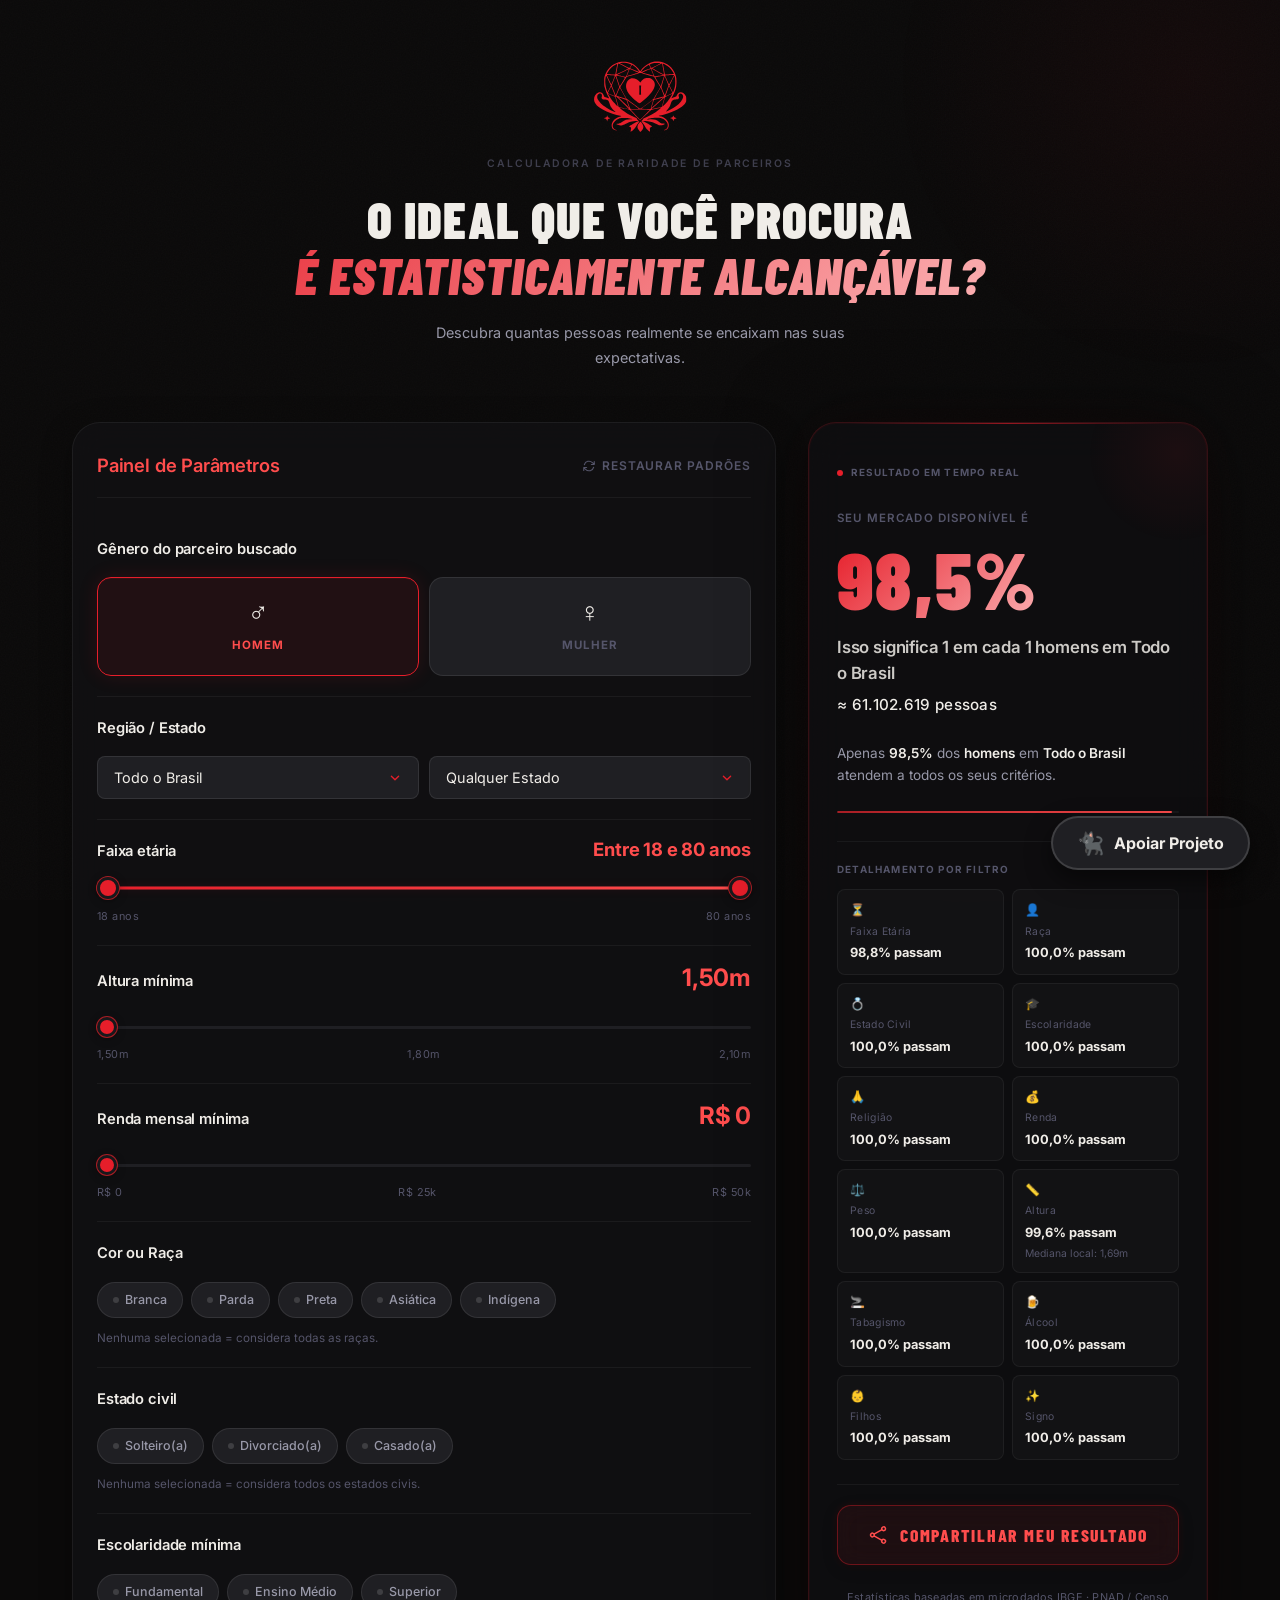
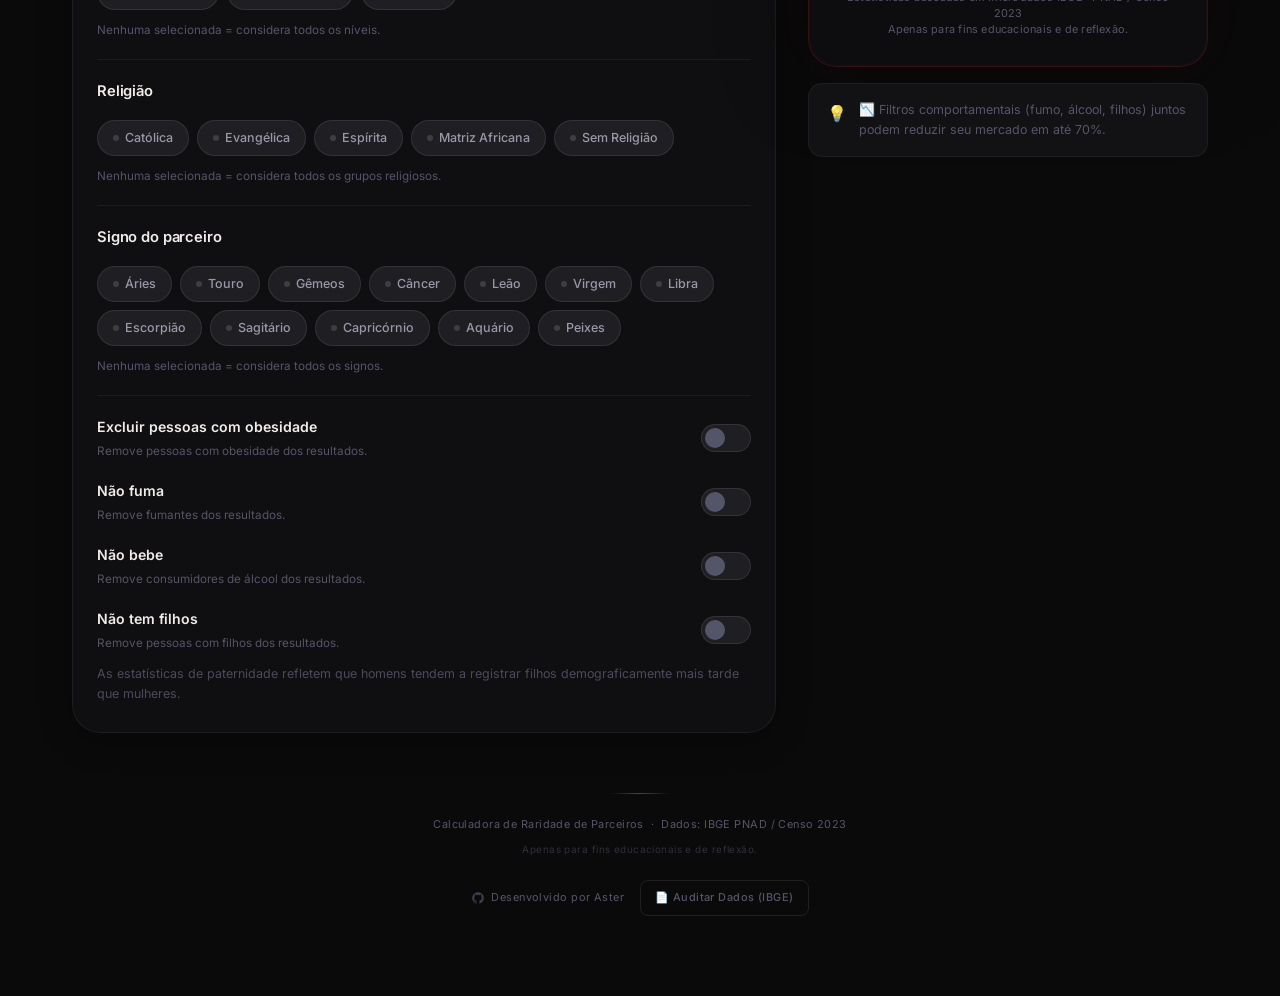
==== commit 68b29445: "feat: add mobile share button with associated styles and logic" ====
--- a/index.html
+++ b/index.html
@@ -594,6 +594,12 @@
           <svg fill="currentColor" viewBox="0 0 24 24"><path d="M20.317 4.37a19.791 19.791 0 00-4.885-1.515.074.074 0 00-.079.037c-.21.375-.444.864-.608 1.25a18.27 18.27 0 00-5.487 0 12.64 12.64 0 00-.617-1.25.077.077 0 00-.079-.037A19.736 19.736 0 003.677 4.37a.07.07 0 00-.032.027C.533 9.046-.32 13.58.099 18.057a.082.082 0 00.031.057 19.9 19.9 0 005.993 3.03.078.078 0 00.084-.028 14.09 14.09 0 001.226-1.994.076.076 0 00-.041-.106 13.107 13.107 0 01-1.872-.892.077.077 0 01-.008-.128 10.2 10.2 0 00.372-.292.074.074 0 01.077-.01c3.928 1.793 8.18 1.793 12.062 0a.074.074 0 01.078.01c.12.098.246.198.373.292a.077.077 0 01-.006.127 12.299 12.299 0 01-1.873.892.077.077 0 00-.041.107c.36.698.772 1.362 1.225 1.993a.076.076 0 00.084.028 19.839 19.839 0 006.002-3.03.077.077 0 00.032-.054c.5-5.177-.838-9.674-3.549-13.66a.061.061 0 00-.031-.028zM8.02 15.33c-1.183 0-2.157-1.085-2.157-2.419 0-1.333.956-2.419 2.157-2.419 1.21 0 2.176 1.096 2.157 2.42 0 1.333-.956 2.418-2.157 2.418zm7.975 0c-1.183 0-2.157-1.085-2.157-2.419 0-1.333.955-2.419 2.157-2.419 1.21 0 2.176 1.096 2.157 2.42 0 1.333-.946 2.418-2.157 2.418z"/></svg>
         </button>
       </div>
+
+      <button id="btn-mobile-share" class="btn-mobile-share">
+        <svg fill="none" viewBox="0 0 24 24" stroke="currentColor"><path stroke-linecap="round" stroke-linejoin="round" stroke-width="2" d="M8.684 13.342C8.886 12.938 9 12.482 9 12c0-.482-.114-.938-.316-1.342m0 2.684a3 3 0 110-2.684m0 2.684l6.632 3.316m-6.632-6l6.632-3.316m0 0a3 3 0 105.367-2.684 3 3 0 00-5.367 2.684zm0 9.316a3 3 0 105.368 2.684 3 3 0 00-5.368-2.684z"></path></svg>
+        Compartilhar
+      </button>
+
       <p class="share-tip-text desktop-only">Dica: Você pode copiar a imagem e colar (Ctrl+V) direto no chat desejado.</p>
     </div>
   </div>
--- a/css/style.css
+++ b/css/style.css
@@ -1346,6 +1346,11 @@
   border-radius: var(--radius-xl); padding: 30px; width: 100%; max-width: 420px;
   position: relative; box-shadow: 0 20px 60px rgba(0,0,0,0.7); text-align: center;
   animation: scaleIn 0.3s cubic-bezier(0.34, 1.56, 0.64, 1);
+  
+  /* Garantir que caiba em telas pequenas */
+  max-height: calc(100vh - 40px);
+  overflow-y: auto;
+  scrollbar-width: thin;
 }
 .modal-close {
   position: absolute; top: 15px; right: 15px; background: transparent; border: none;
@@ -1519,3 +1524,81 @@
   .floating-donate-btn { bottom: 20px; right: 20px; padding: 10px 18px; }
   .donate-text { display: none; /* Em mobile mostra só o café para poupar espaço */ }
 }
+
+/* Otimização extrema para telas celulares < 480px (iPhone SE, etc) */
+@media (max-width: 480px) {
+  .modal-overlay {
+    padding: 12px;
+  }
+  .modal-content {
+    padding: 24px 16px 20px;
+  }
+  .modal-title {
+    font-size: 1.1rem;
+  }
+  .modal-subtitle {
+    font-size: 0.75rem;
+    margin-bottom: 16px;
+  }
+  
+  /* Compactar Doação */
+  .pix-container {
+    padding: 16px;
+  }
+  .pix-qr {
+    width: 140px;
+    height: 140px;
+    margin-bottom: 15px;
+  }
+  .video-container {
+    margin: 10px auto 20px;
+  }
+  .donate-video {
+    max-width: 160px;
+  }
+  
+  /* Compactar Compartilhamento */
+  .modal-image-wrapper {
+    max-height: 35vh;
+  }
+  #preview-img {
+    max-height: 35vh;
+  }
+  .copy-link-wrapper {
+    margin-bottom: 18px;
+  }
+  .share-actions-grid {
+    gap: 10px;
+  }
+  .brand-btn {
+    width: 48px;
+    height: 48px;
+  }
+}
+
+/* ═ OTIMIZAÇÃO MOBILE DO MODAL DE PARTILHA ═ */
+.btn-mobile-share {
+  display: none; /* Escondido no Desktop por padrão */
+  width: 100%;
+  background: var(--acc-base);
+  color: #fff;
+  border: none;
+  padding: 18px;
+  border-radius: 12px;
+  font-size: 20px;
+  font-weight: 800;
+  cursor: pointer;
+  align-items: center;
+  justify-content: center;
+  gap: 12px;
+  transition: background 0.2s, transform 0.2s;
+  box-shadow: 0 8px 25px rgba(230, 30, 42, 0.4);
+}
+.btn-mobile-share svg { width: 28px; height: 28px; }
+.btn-mobile-share:active { transform: scale(0.97); }
+
+@media (max-width: 768px) {
+  /* No Mobile: esconde a grid de botões e mostra o botão gigante nativo */
+  .share-actions-grid { display: none !important; }
+  .btn-mobile-share { display: flex; }
+}
